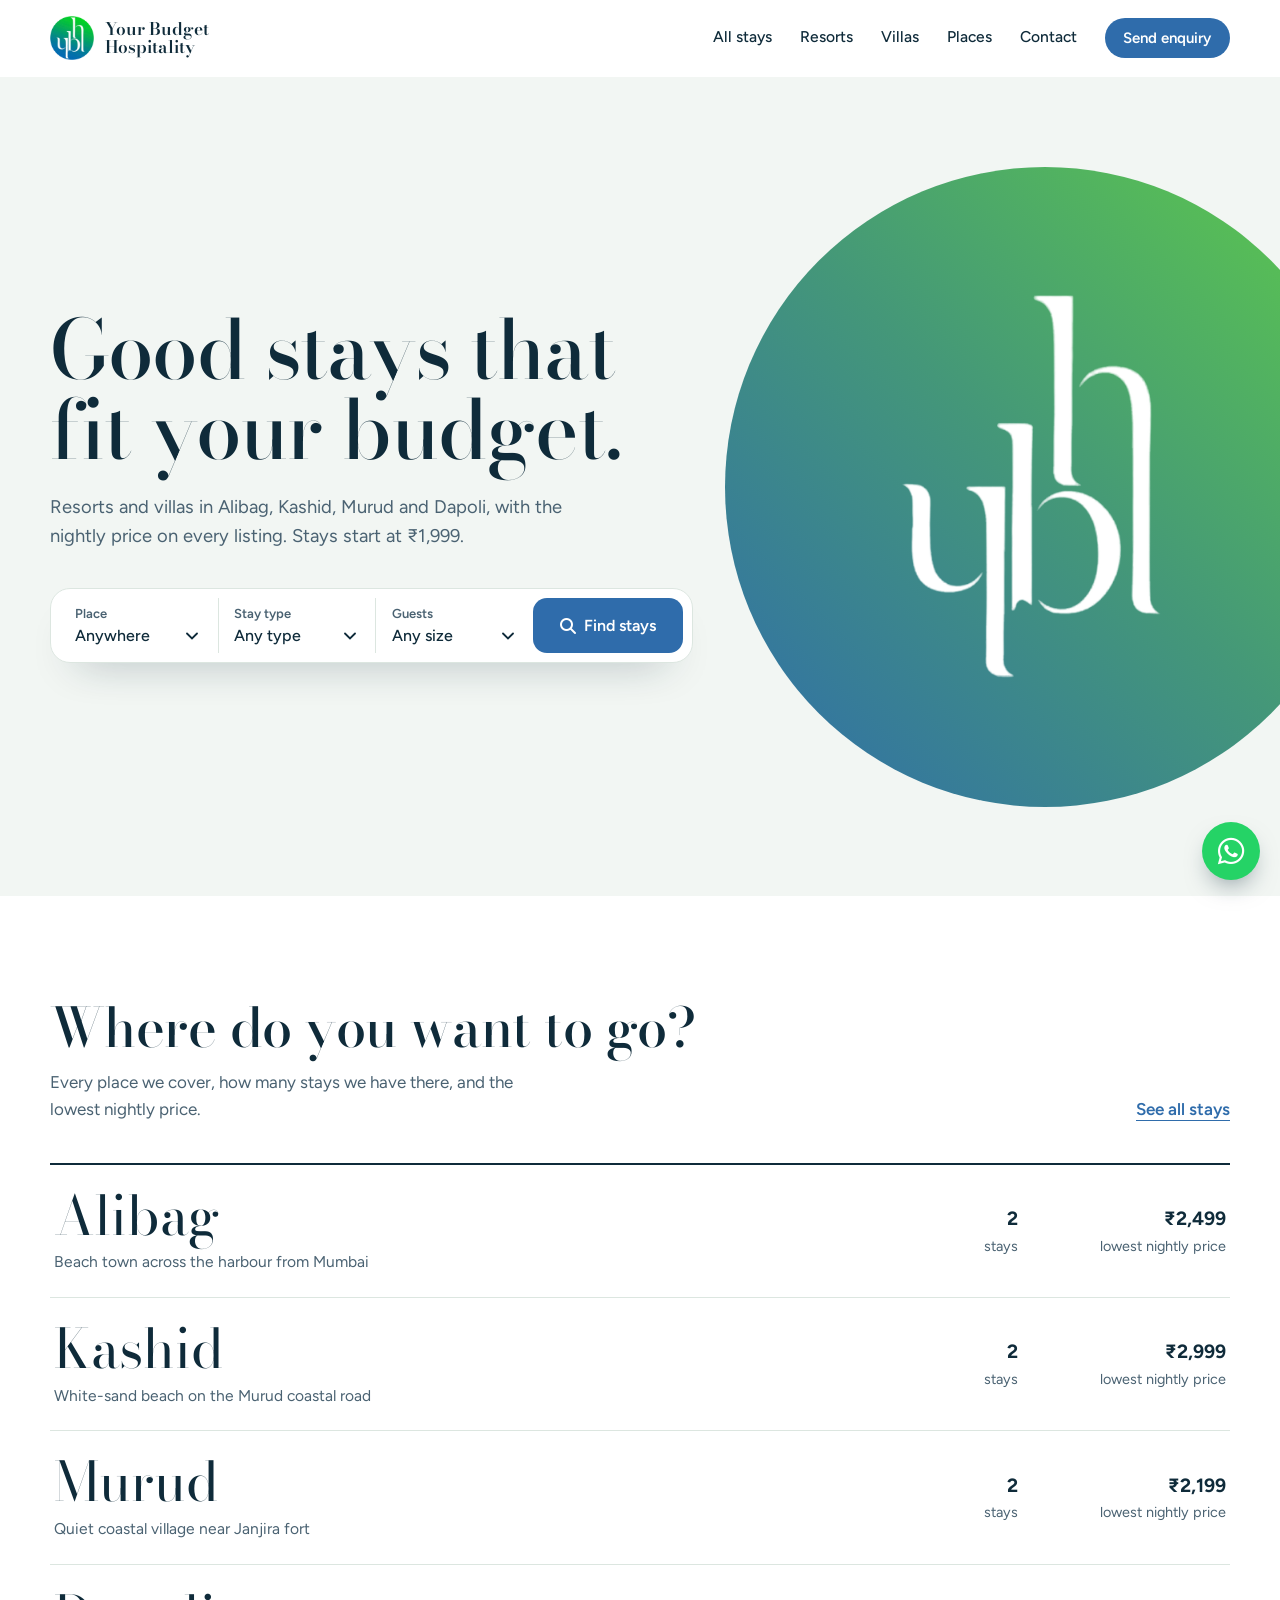
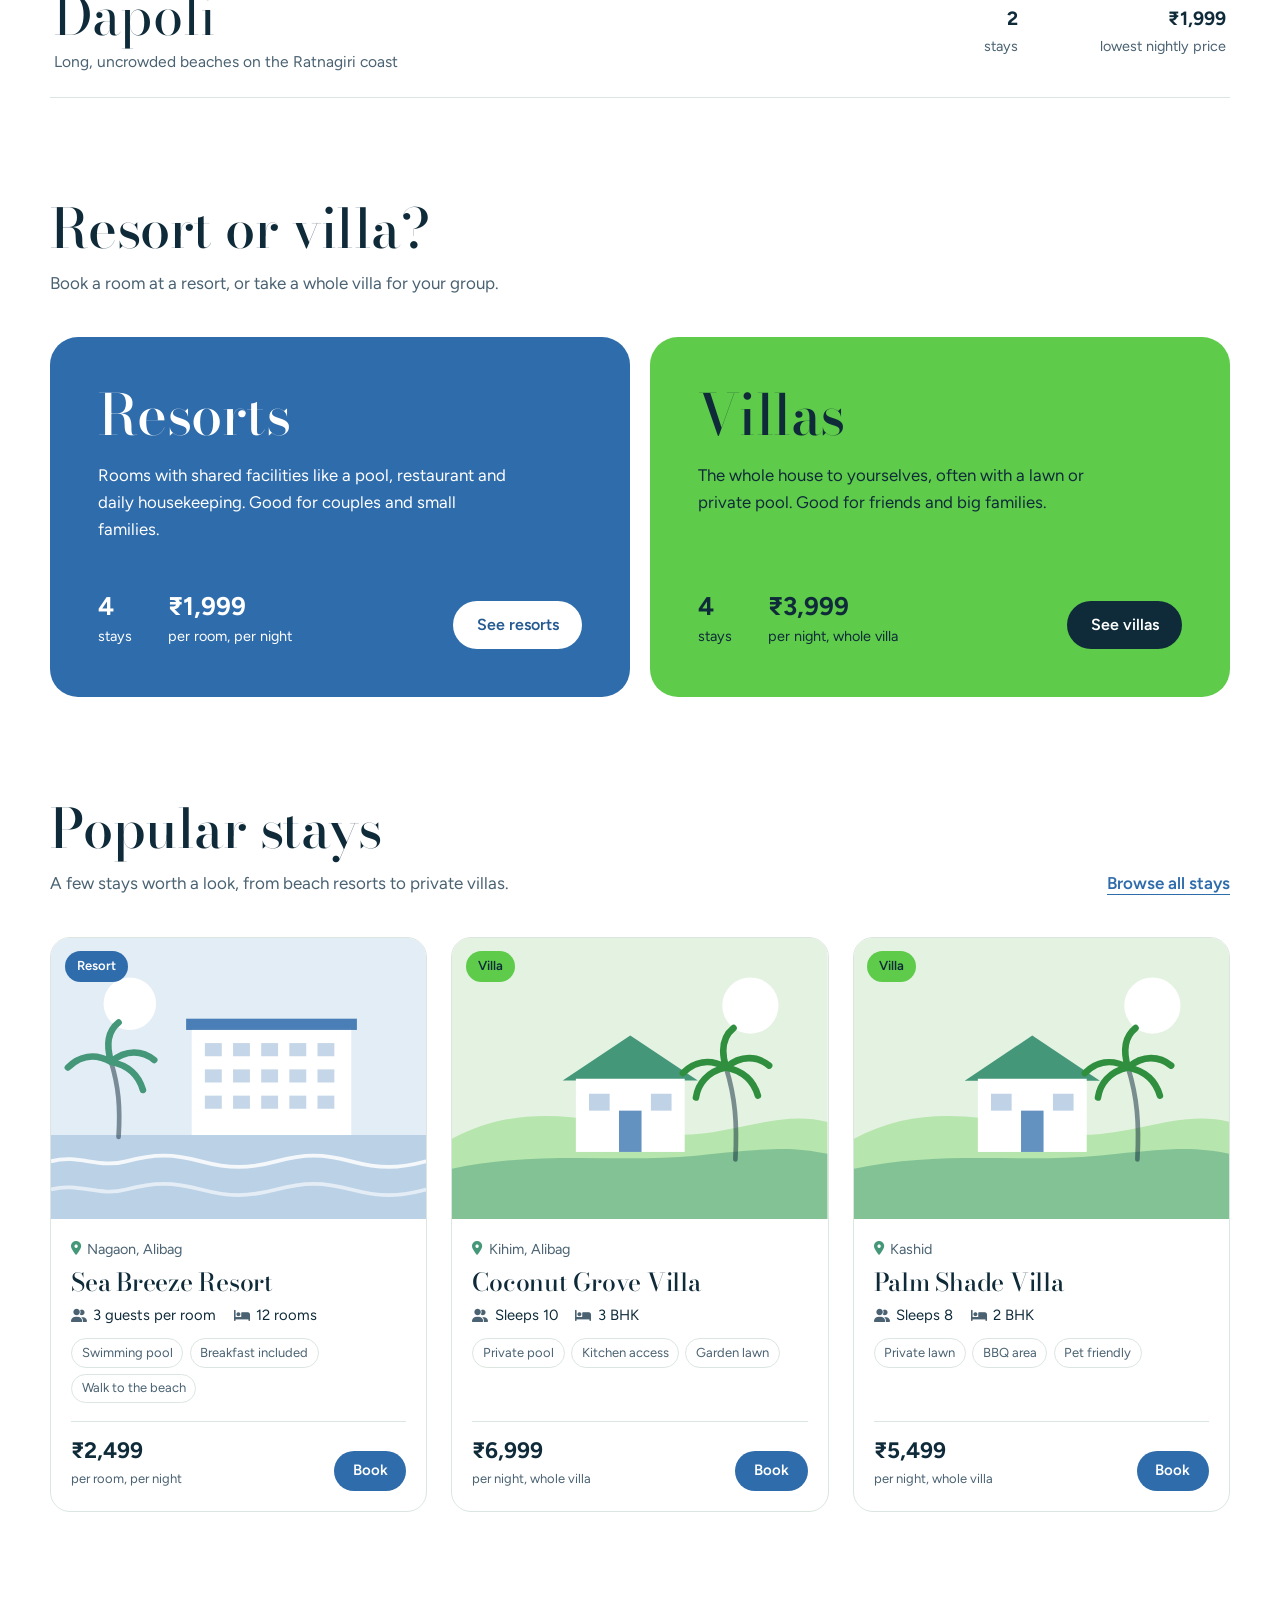
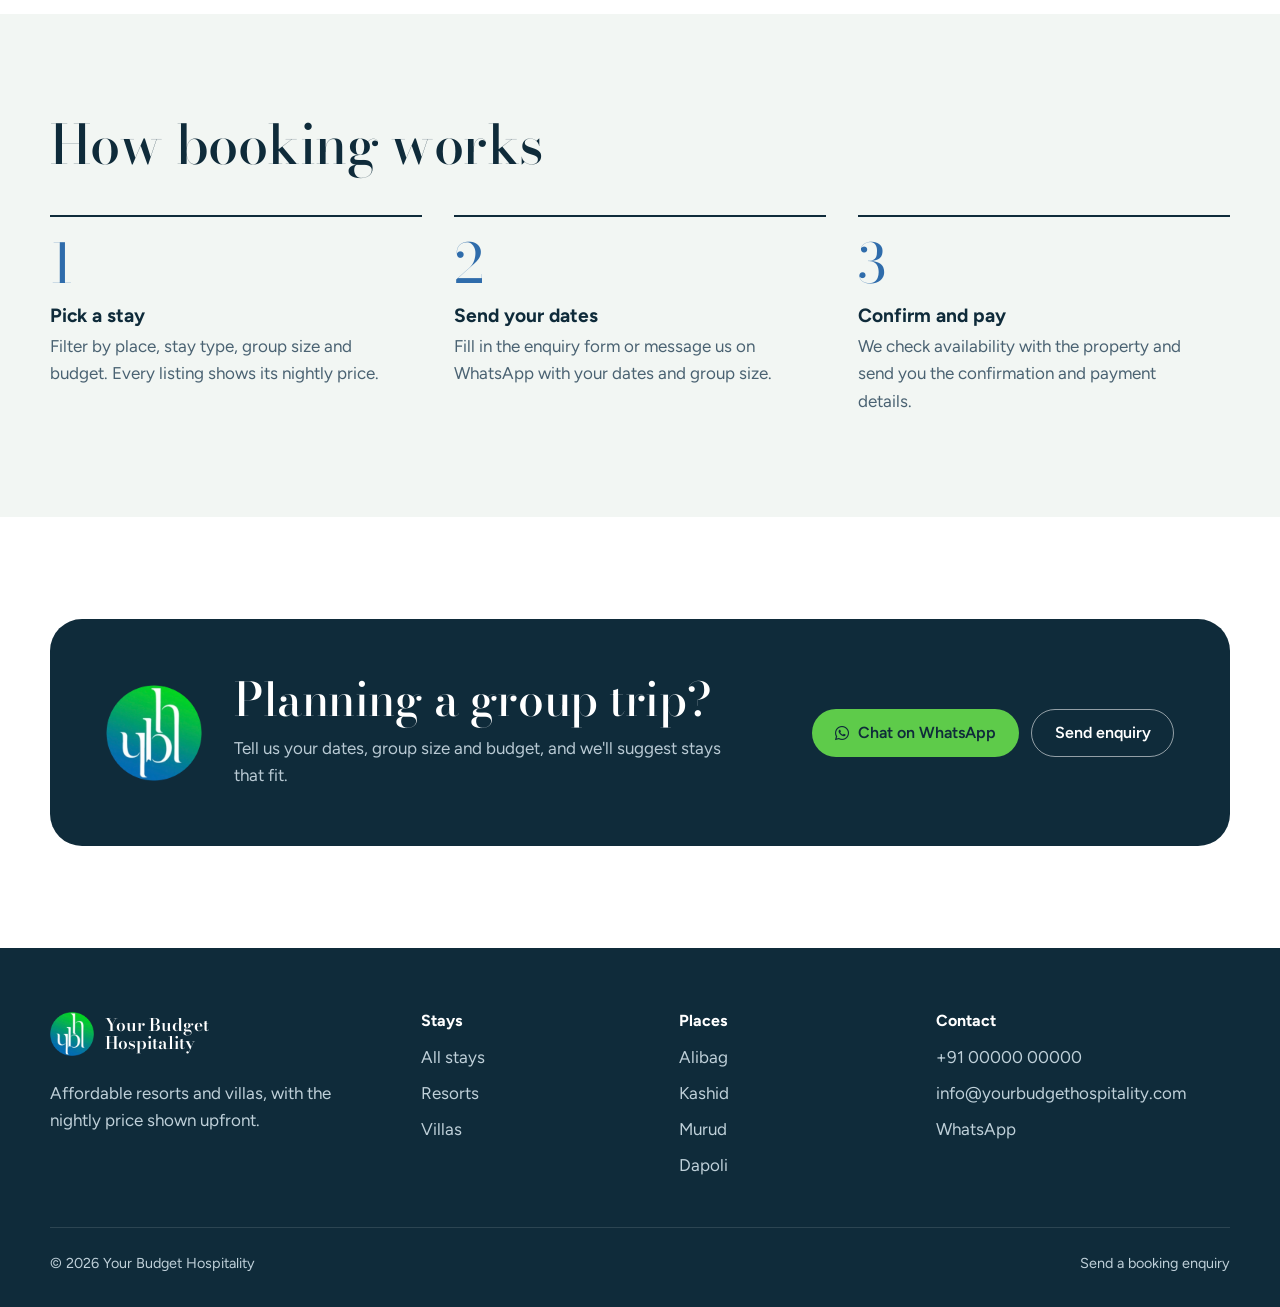
==== index.html @ d2b8995c "Add files via upload" ====
<!DOCTYPE html>
<html lang="en">
<head>
  <meta charset="UTF-8">
  <meta name="viewport" content="width=device-width, initial-scale=1.0">
  <title>Your Budget Hospitality | Affordable resorts and villas</title>
  <meta name="description" content="Affordable resorts and villas on the Konkan coast. Browse by place, see the nightly price upfront and send a booking enquiry.">
  <meta name="theme-color" content="#2F6CAB">
  <link rel="icon" href="favicon.ico" sizes="any">
  <link rel="icon" type="image/png" sizes="32x32" href="favicon-32x32.png">
  <link rel="apple-touch-icon" href="apple-touch-icon.png">
  <link rel="preconnect" href="https://fonts.googleapis.com">
  <link rel="preconnect" href="https://fonts.gstatic.com" crossorigin>
  <link rel="stylesheet" href="https://fonts.googleapis.com/css2?family=Bodoni+Moda:opsz,wght@6..96,400..700&family=Figtree:wght@400;500;600;700&display=swap">
  <link rel="stylesheet" href="https://cdnjs.cloudflare.com/ajax/libs/font-awesome/6.5.1/css/all.min.css">
  <link rel="stylesheet" href="style.css">
  <script src="data.js" defer></script>
  <script src="main.js" defer></script>
</head>
<body data-page="home">
  <a class="skip-link" href="#main">Skip to content</a>

  <header class="site-header" id="siteHeader">
    <div class="wrap nav">
      <a class="brand" href="index.html">
        <img src="ybh-mark.png" alt="" width="44" height="44">
        <span>Your Budget<br>Hospitality</span>
      </a>
      <button class="nav-toggle" type="button" aria-expanded="false" aria-controls="navMenu">
        <i class="fa-solid fa-bars" aria-hidden="true"></i><span class="sr-only">Menu</span>
      </button>
      <nav class="nav-menu" id="navMenu" aria-label="Main">
        <a class="nav-link" href="properties.html">All stays</a>
        <a class="nav-link" href="properties.html?type=resort">Resorts</a>
        <a class="nav-link" href="properties.html?type=villa">Villas</a>
        <a class="nav-link" href="index.html#places">Places</a>
        <a class="nav-link" href="contact.html">Contact</a>
        <a class="btn btn-primary btn-sm" href="contact.html">Send enquiry</a>
      </nav>
    </div>
  </header>

  <main id="main">
    <section class="hero">
      <div class="wrap hero-grid">
        <div class="hero-copy">
          <h1>Good stays that fit your budget.</h1>
          <p class="hero-sub" id="heroSummary">Resorts and villas with the nightly price on every listing.</p>

          <form class="search" id="heroSearch" role="search" aria-label="Find a stay">
            <div class="field">
              <label for="sPlace">Place</label>
              <select id="sPlace" name="place"><option value="">Anywhere</option></select>
            </div>
            <div class="field">
              <label for="sType">Stay type</label>
              <select id="sType" name="type">
                <option value="">Any type</option>
                <option value="resort">Resort</option>
                <option value="villa">Villa</option>
              </select>
            </div>
            <div class="field">
              <label for="sGuests">Guests</label>
              <select id="sGuests" name="guests">
              <option value="">Any size</option>
              <option value="2">2 or more</option>
              <option value="4">4 or more</option>
              <option value="6">6 or more</option>
              <option value="8">8 or more</option>
              <option value="10">10 or more</option>
              <option value="15">15 or more</option>
              </select>
            </div>
            <button class="btn btn-primary" type="submit"><i class="fa-solid fa-magnifying-glass" aria-hidden="true"></i>Find stays</button>
          </form>
        </div>

        <div class="hero-visual" aria-hidden="true">
          <div class="disc"><img src="ybh-letters-white.png" alt=""></div>
        </div>
      </div>
    </section>

    <section class="section" id="places">
      <div class="wrap">
        <div class="section-head">
          <div>
            <h2>Where do you want to go?</h2>
            <p>Every place we cover, how many stays we have there, and the lowest nightly price.</p>
          </div>
          <a class="link-quiet" href="properties.html">See all stays</a>
        </div>
        <ul class="place-list" id="placeList"></ul>
      </div>
    </section>

    <section class="section section-flush">
      <div class="wrap">
        <div class="section-head">
          <div>
            <h2>Resort or villa?</h2>
            <p>Book a room at a resort, or take a whole villa for your group.</p>
          </div>
        </div>
        <div class="types">
          <article class="type-panel type-resort">
            <h3>Resorts</h3>
            <p>Rooms with shared facilities like a pool, restaurant and daily housekeeping. Good for couples and small families.</p>
            <div class="type-meta">
              <div><strong data-type-count="resort">0</strong><span>stays</span></div>
              <div><strong data-type-from="resort">&ndash;</strong><span>per room, per night</span></div>
              <a class="btn" href="properties.html?type=resort">See resorts</a>
            </div>
          </article>
          <article class="type-panel type-villa">
            <h3>Villas</h3>
            <p>The whole house to yourselves, often with a lawn or private pool. Good for friends and big families.</p>
            <div class="type-meta">
              <div><strong data-type-count="villa">0</strong><span>stays</span></div>
              <div><strong data-type-from="villa">&ndash;</strong><span>per night, whole villa</span></div>
              <a class="btn" href="properties.html?type=villa">See villas</a>
            </div>
          </article>
        </div>
      </div>
    </section>

    <section class="section section-flush">
      <div class="wrap">
        <div class="section-head">
          <div>
            <h2>Popular stays</h2>
            <p>A few stays worth a look, from beach resorts to private villas.</p>
          </div>
          <a class="link-quiet" href="properties.html">Browse all stays</a>
        </div>
        <div class="stay-grid" id="featuredGrid"></div>
      </div>
    </section>

    <section class="section section-mist">
      <div class="wrap">
        <div class="section-head">
          <div><h2>How booking works</h2></div>
        </div>
        <ol class="steps">
          <li class="step">
            <span class="step-num" aria-hidden="true">1</span>
            <h3>Pick a stay</h3>
            <p>Filter by place, stay type, group size and budget. Every listing shows its nightly price.</p>
          </li>
          <li class="step">
            <span class="step-num" aria-hidden="true">2</span>
            <h3>Send your dates</h3>
            <p>Fill in the enquiry form or message us on WhatsApp with your dates and group size.</p>
          </li>
          <li class="step">
            <span class="step-num" aria-hidden="true">3</span>
            <h3>Confirm and pay</h3>
            <p>We check availability with the property and send you the confirmation and payment details.</p>
          </li>
        </ol>
      </div>
    </section>

    <section class="section">
      <div class="wrap">
        <div class="cta on-dark">
          <img src="ybh-mark.png" alt="" width="96" height="96">
          <div>
            <h2>Planning a group trip?</h2>
            <p>Tell us your dates, group size and budget, and we'll suggest stays that fit.</p>
          </div>
          <div class="cta-actions">
            <a class="btn btn-whatsapp" data-site="whatsapp" href="#"><i class="fa-brands fa-whatsapp" aria-hidden="true"></i>Chat on WhatsApp</a>
            <a class="btn btn-light-outline" href="contact.html">Send enquiry</a>
          </div>
        </div>
      </div>
    </section>
  </main>

  <footer class="site-footer on-dark">
    <div class="wrap">
      <div class="footer-grid">
        <div class="footer-brand">
          <a class="brand" href="index.html">
            <img src="ybh-mark.png" alt="" width="44" height="44">
            <span>Your Budget<br>Hospitality</span>
          </a>
          <p>Affordable resorts and villas, with the nightly price shown upfront.</p>
        </div>
        <div>
          <h2 class="footer-title">Stays</h2>
          <ul>
            <li><a href="properties.html">All stays</a></li>
            <li><a href="properties.html?type=resort">Resorts</a></li>
            <li><a href="properties.html?type=villa">Villas</a></li>
          </ul>
        </div>
        <div>
          <h2 class="footer-title">Places</h2>
          <ul id="footerPlaces"></ul>
        </div>
        <div>
          <h2 class="footer-title">Contact</h2>
          <ul>
            <li><a data-site="phone" href="#">Phone</a></li>
            <li><a data-site="email" href="#">Email</a></li>
            <li><a data-site="whatsapp" href="#">WhatsApp</a></li>
          </ul>
        </div>
      </div>
      <div class="footer-bottom">
        <p>&copy; <span id="year"></span> Your Budget Hospitality</p>
        <p><a href="contact.html">Send a booking enquiry</a></p>
      </div>
    </div>
  </footer>

  <a class="wa-float" data-site="whatsapp" href="#" aria-label="Chat on WhatsApp"><i class="fa-brands fa-whatsapp" aria-hidden="true"></i></a>
</body>
</html>
---- style.css ----
/* ==================================================================
   Your Budget Hospitality — shared styles
   Palette sampled from the logo: leaf green → lagoon → coast blue
   ================================================================== */

:root {
  --leaf: #5ECB4A;
  --leaf-deep: #2F8F3E;
  --lagoon: #449779;
  --coast: #2F6CAB;
  --coast-deep: #245A92;
  --ink: #0F2B3A;
  --ink-soft: #4A6272;
  --mist: #F2F6F3;
  --line: #DCE6E0;
  --white: #FFFFFF;
  --grad: linear-gradient(45deg, #2F6CAB 0%, #449779 50%, #5ECB4A 100%);

  --serif: 'Bodoni Moda', 'Didot', Georgia, serif;
  --sans: 'Figtree', system-ui, -apple-system, 'Segoe UI', sans-serif;

  --wrap: 1180px;
  --header-h: 76px;
}

/* ---------- Base ---------- */
*, *::before, *::after { box-sizing: border-box; }
html { scroll-behavior: smooth; -webkit-text-size-adjust: 100%; }
body {
  margin: 0;
  font-family: var(--sans);
  font-size: 1.0625rem;
  line-height: 1.6;
  color: var(--ink);
  background: var(--white);
  -webkit-font-smoothing: antialiased;
}
img, svg { display: block; max-width: 100%; }
a { color: var(--coast); }
p { margin: 0; }
h1, h2, h3 {
  margin: 0;
  font-family: var(--serif);
  font-weight: 500;
  font-optical-sizing: auto;
  line-height: 1.08;
  letter-spacing: -0.01em;
  text-wrap: balance;
}
[hidden] { display: none !important; }

.wrap { width: min(100% - 2.5rem, var(--wrap)); margin-inline: auto; }
.sr-only {
  position: absolute; width: 1px; height: 1px; padding: 0; margin: -1px;
  overflow: hidden; clip: rect(0 0 0 0); white-space: nowrap; border: 0;
}
.skip-link {
  position: absolute; left: 1rem; top: -100px; z-index: 100;
  background: var(--ink); color: #fff; padding: .6rem 1rem; border-radius: 8px;
}
.skip-link:focus { top: 1rem; }

:focus-visible { outline: 3px solid var(--coast); outline-offset: 3px; border-radius: 4px; }
.on-dark :focus-visible, .type-resort :focus-visible { outline-color: var(--leaf); }

@media (prefers-reduced-motion: reduce) {
  html { scroll-behavior: auto; }
  *, *::before, *::after { animation: none !important; transition: none !important; }
}

/* ---------- Buttons ---------- */
.btn {
  display: inline-flex; align-items: center; justify-content: center; gap: .55rem;
  min-height: 48px; padding: .75rem 1.4rem;
  border: 1.5px solid transparent; border-radius: 999px;
  font: 600 1rem/1 var(--sans);
  text-decoration: none; white-space: nowrap; cursor: pointer;
  transition: background-color .2s, color .2s, border-color .2s;
}
.btn:disabled { opacity: .6; cursor: progress; }
.btn-sm { min-height: 40px; padding: .55rem 1.1rem; font-size: .9375rem; }
.btn-primary { background: var(--coast); color: #fff; }
.btn-primary:hover { background: var(--coast-deep); }
.btn-outline { background: transparent; color: var(--ink); border-color: var(--ink); }
.btn-outline:hover { background: var(--ink); color: #fff; }
.btn-whatsapp { background: var(--leaf); color: var(--ink); }
.btn-whatsapp:hover { background: #50B83D; }
.btn-light-outline { background: transparent; color: #fff; border-color: rgba(255, 255, 255, .55); }
.btn-light-outline:hover { background: #fff; color: var(--ink); border-color: #fff; }

/* ---------- Header ---------- */
.site-header {
  position: sticky; top: 0; z-index: 50;
  background: rgba(255, 255, 255, .94);
  backdrop-filter: saturate(1.4) blur(10px);
  -webkit-backdrop-filter: saturate(1.4) blur(10px);
  border-bottom: 1px solid transparent;
  transition: border-color .2s;
}
.site-header.scrolled { border-bottom-color: var(--line); }
.nav { position: relative; display: flex; align-items: center; justify-content: space-between; gap: 1.5rem; min-height: var(--header-h); }

.brand { display: inline-flex; align-items: center; gap: .7rem; color: var(--ink); text-decoration: none; }
.brand img { width: 44px; height: 44px; }
.brand span { font-family: var(--serif); font-size: 1.08rem; font-weight: 600; line-height: 1.05; }

.nav-menu { display: flex; align-items: center; gap: 1.75rem; }
.nav-link {
  color: var(--ink); text-decoration: none; font-weight: 500; font-size: .975rem;
  padding: .3rem 0; border-bottom: 2px solid transparent;
}
.nav-link:hover { border-bottom-color: var(--leaf); }
.nav-link[aria-current="page"] { border-bottom-color: var(--coast); }

.nav-toggle {
  display: none; width: 44px; height: 44px; align-items: center; justify-content: center;
  border: 1px solid var(--line); border-radius: 12px; background: #fff; color: var(--ink);
  font-size: 1.1rem; cursor: pointer;
}

@media (max-width: 920px) {
  .nav-toggle { display: inline-flex; }
  .nav-menu {
    display: none; position: absolute; left: -1.25rem; right: -1.25rem; top: 100%;
    flex-direction: column; align-items: stretch; gap: 0;
    padding: .25rem 1.25rem 1.25rem; background: #fff; border-bottom: 1px solid var(--line);
  }
  .nav-menu.open { display: flex; }
  .nav-link { padding: .95rem 0; border-bottom: 1px solid var(--line); }
  .nav-link[aria-current="page"] { color: var(--coast); border-bottom-color: var(--line); }
  .nav-menu .btn { margin-top: 1rem; }
}

/* ---------- Hero (home) ---------- */
.hero {
  position: relative; overflow: hidden;
  background: var(--mist);
  padding: clamp(3rem, 7vw, 6rem) 0 clamp(3.5rem, 7vw, 6.5rem);
}
.hero-grid {
  display: grid; grid-template-columns: minmax(0, 1.12fr) minmax(0, .88fr);
  align-items: center; gap: 2rem;
}
.hero-copy { position: relative; z-index: 2; }
.hero h1 { font-size: clamp(2.8rem, 6.4vw, 5.25rem); line-height: .98; max-width: 11ch; }
.hero-sub { margin-top: 1.4rem; max-width: 34rem; font-size: 1.15rem; color: var(--ink-soft); }

/* The logo's own gesture, scaled up: gradient disc with the letterforms floating inside */
.hero-visual { position: relative; z-index: 1; }
.disc {
  width: min(54vw, 640px); aspect-ratio: 1; border-radius: 50%;
  background: var(--grad);
  display: grid; place-items: center;
  animation: disc-in 1.1s cubic-bezier(.2, .7, .2, 1) both;
}
.disc img { width: 64%; animation: letters-float 7s ease-in-out 1.1s infinite; }
@keyframes disc-in { from { opacity: 0; transform: scale(.88); } to { opacity: 1; transform: none; } }
@keyframes letters-float { 0%, 100% { transform: translateY(0); } 50% { transform: translateY(-16px); } }

/* Search */
.search {
  margin-top: 2.25rem;
  display: grid; grid-template-columns: repeat(3, minmax(0, 1fr)) auto; gap: .25rem;
  padding: .55rem; background: #fff; border: 1px solid var(--line); border-radius: 20px;
  box-shadow: 0 22px 44px -28px rgba(15, 43, 58, .45);
}
.field { display: flex; flex-direction: column; justify-content: center; padding: .4rem .95rem; min-width: 0; }
.field + .field { border-left: 1px solid var(--line); }
.field label { font-size: .8125rem; font-weight: 600; color: var(--ink-soft); }
.field select {
  appearance: none; -webkit-appearance: none; width: 100%;
  border: 0; padding: .1rem 1.4rem .1rem 0; border-radius: 6px;
  font: 500 1rem var(--sans); color: var(--ink); cursor: pointer;
  background: transparent url("data:image/svg+xml,%3Csvg xmlns='http://www.w3.org/2000/svg' width='12' height='8' fill='none'%3E%3Cpath d='M1 1.5l5 5 5-5' stroke='%230F2B3A' stroke-width='1.8' stroke-linecap='round'/%3E%3C/svg%3E") no-repeat right center;
}
.search .btn { border-radius: 14px; padding-inline: 1.6rem; }

@media (max-width: 920px) {
  .hero { padding-top: 1.5rem; }
  .hero-grid { grid-template-columns: 1fr; gap: 0; }
  .hero-visual { order: -1; display: flex; justify-content: flex-end; margin-right: -3.5rem; margin-bottom: -1rem; }
  .disc { width: min(78vw, 380px); }
}
@media (max-width: 700px) {
  .search { grid-template-columns: 1fr 1fr; gap: .5rem; padding: .6rem; }
  .field { background: var(--mist); border-radius: 12px; padding: .55rem .85rem; }
  .field + .field { border-left: 0; }
  .field:first-child, .search .btn { grid-column: 1 / -1; }
}

/* ---------- Sections ---------- */
.section { padding: clamp(4rem, 8vw, 6.5rem) 0; }
.section-flush { padding-top: 0; }
.section-mist { background: var(--mist); }
.section-head {
  display: flex; flex-wrap: wrap; align-items: flex-end; justify-content: space-between;
  gap: 1rem 2rem; margin-bottom: 2.5rem;
}
.section-head h2 { font-size: clamp(2.2rem, 4.4vw, 3.4rem); }
.section-head p { margin-top: .7rem; max-width: 32rem; color: var(--ink-soft); }
.link-quiet { font-weight: 600; color: var(--coast); text-underline-offset: 5px; }

/* ---------- Places (typographic index) ---------- */
.place-list { list-style: none; margin: 0; padding: 0; border-top: 2px solid var(--ink); }
.place-row {
  display: grid; grid-template-columns: minmax(0, 1fr) 7rem 11rem; gap: 2rem; align-items: center;
  padding: 1.5rem .25rem; border-bottom: 1px solid var(--line);
  color: var(--ink); text-decoration: none;
}
.place-name { font-family: var(--serif); font-size: clamp(2rem, 4.6vw, 3.4rem); line-height: 1; }
.place-blurb { display: block; margin-top: .5rem; font-family: var(--sans); font-size: .975rem; line-height: 1.4; color: var(--ink-soft); }
.place-meta { font-size: .9rem; color: var(--ink-soft); text-align: right; }
.place-meta strong { display: block; font-size: 1.2rem; font-weight: 700; color: var(--ink); }
.place-row:hover .place-name {
  text-decoration: underline; text-decoration-thickness: 2px;
  text-decoration-color: var(--leaf); text-underline-offset: 8px;
}
@media (max-width: 640px) {
  .place-row { grid-template-columns: auto 1fr; gap: .9rem 1.5rem; }
  .place-row .place-name { grid-column: 1 / -1; }
  .place-meta { text-align: left; }
}

/* ---------- Stay types ---------- */
.types { display: grid; grid-template-columns: 1fr 1fr; gap: 1.25rem; }
.type-panel {
  display: flex; flex-direction: column; gap: 1rem; min-height: 360px;
  padding: clamp(1.75rem, 4vw, 3rem); border-radius: 28px;
}
.type-panel h3 { font-size: clamp(2.4rem, 4.4vw, 3.6rem); }
.type-panel p { max-width: 26rem; font-size: 1.05rem; }
.type-resort { background: var(--coast); color: #fff; }
.type-villa { background: var(--leaf); color: var(--ink); }
.type-meta { margin-top: auto; display: flex; flex-wrap: wrap; align-items: flex-end; gap: 1.25rem 2.25rem; }
.type-meta strong { display: block; font-size: 1.6rem; font-weight: 700; line-height: 1.2; }
.type-meta span { font-size: .9rem; }
.type-meta .btn { margin-left: auto; }
.type-resort .btn { background: #fff; color: var(--coast-deep); }
.type-resort .btn:hover { background: var(--mist); }
.type-villa .btn { background: var(--ink); color: #fff; }
.type-villa .btn:hover { background: #1D4458; }
@media (max-width: 820px) {
  .types { grid-template-columns: 1fr; }
  .type-panel { min-height: 0; }
}

/* ---------- Stay cards ---------- */
.stay-grid { display: grid; grid-template-columns: repeat(auto-fill, minmax(290px, 1fr)); gap: 1.5rem; }
.stay-card {
  display: flex; flex-direction: column; overflow: hidden;
  background: #fff; border: 1px solid var(--line); border-radius: 20px;
}
.stay-media { position: relative; aspect-ratio: 4 / 3; background: var(--mist); }
.stay-media > svg, .stay-media > img { position: absolute; inset: 0; width: 100%; height: 100%; object-fit: cover; }
.stay-tag {
  position: absolute; top: .85rem; left: .85rem;
  padding: .3rem .75rem; border-radius: 999px; font-size: .8125rem; font-weight: 600;
}
.tag-resort { background: var(--coast); color: #fff; }
.tag-villa { background: var(--leaf); color: var(--ink); }

.stay-body { flex: 1; display: flex; flex-direction: column; gap: .5rem; padding: 1.15rem 1.25rem 1.25rem; }
.stay-place { display: flex; align-items: center; gap: .4rem; font-size: .9rem; color: var(--ink-soft); }
.stay-place i { color: var(--lagoon); font-size: .85rem; }
.stay-name { font-size: 1.55rem; }
.stay-facts, .stay-highlights { list-style: none; margin: 0; padding: 0; display: flex; flex-wrap: wrap; }
.stay-facts { gap: .35rem 1.1rem; font-size: .925rem; }
.stay-facts i { margin-right: .4rem; color: var(--ink-soft); font-size: .8rem; }
.stay-highlights { gap: .4rem; margin-top: .2rem; }
.stay-highlights li { padding: .2rem .6rem; border: 1px solid var(--line); border-radius: 999px; font-size: .8125rem; color: var(--ink-soft); }
.stay-foot {
  margin-top: auto; padding-top: 1rem; border-top: 1px solid var(--line);
  display: flex; align-items: flex-end; justify-content: space-between; gap: 1rem;
}
.stay-body .stay-highlights { margin-bottom: .6rem; }
.price strong { display: block; font-size: 1.4rem; font-weight: 700; line-height: 1.15; }
.price span { font-size: .8125rem; color: var(--ink-soft); }

/* ---------- Steps ---------- */
.steps { list-style: none; margin: 0; padding: 0; display: grid; grid-template-columns: repeat(3, 1fr); gap: 2rem; }
.step { padding-top: 1.25rem; border-top: 2px solid var(--ink); }
.step-num { display: block; font-family: var(--serif); font-size: 3.4rem; line-height: 1; color: var(--coast); }
.step h3 { margin: .9rem 0 .4rem; font-family: var(--sans); font-size: 1.2rem; font-weight: 700; letter-spacing: 0; }
.step p { max-width: 22rem; color: var(--ink-soft); }
@media (max-width: 820px) { .steps { grid-template-columns: 1fr; gap: 1.75rem; } }

/* ---------- CTA ---------- */
.cta {
  display: grid; grid-template-columns: auto minmax(0, 1fr) auto; align-items: center; gap: 2rem;
  padding: clamp(2rem, 5vw, 3.5rem); border-radius: 32px;
  background: var(--ink); color: #fff;
}
.cta img { width: 96px; height: 96px; }
.cta h2 { font-size: clamp(2rem, 3.8vw, 2.9rem); }
.cta p { margin-top: .6rem; max-width: 32rem; color: #B9CAD4; }
.cta-actions { display: flex; flex-wrap: wrap; gap: .75rem; }
@media (max-width: 920px) {
  .cta { grid-template-columns: 1fr; gap: 1.25rem; }
  .cta img { width: 72px; height: 72px; }
}

/* ---------- Page head (inner pages) ---------- */
.page-head {
  position: relative; overflow: hidden;
  padding: clamp(2.75rem, 6vw, 4.5rem) 0 clamp(2.25rem, 4vw, 3.25rem);
  background: var(--mist);
}
.page-head::after {
  content: ""; position: absolute; right: -110px; top: -170px;
  width: 440px; height: 440px; border-radius: 50%; background: var(--grad);
}
.page-head .wrap { position: relative; z-index: 1; }
.page-head h1 { font-size: clamp(2.5rem, 5.4vw, 4.25rem); max-width: 16ch; }
.page-head p { margin-top: .8rem; max-width: 36rem; font-size: 1.1rem; color: var(--ink-soft); }
@media (max-width: 820px) {
  .page-head::after { width: 220px; height: 220px; right: -90px; top: -120px; }
  .page-head h1 { padding-right: 4.5rem; }
}

/* ---------- Filters (stays page) ---------- */
.filters { position: sticky; top: var(--header-h); z-index: 40; background: #fff; border-bottom: 1px solid var(--line); }
.filters-inner { display: flex; flex-wrap: wrap; align-items: flex-end; gap: 1rem 1.25rem; padding: 1rem 0; }
.filter { display: flex; flex-direction: column; gap: .3rem; min-width: 150px; }
.filter-label, .filter label { font-size: .8125rem; font-weight: 600; color: var(--ink-soft); }
.filter-sort { margin-left: auto; }
.seg { display: inline-flex; padding: 4px; background: var(--mist); border-radius: 999px; }
.seg button {
  min-height: 38px; padding: .45rem 1.1rem; border: 0; border-radius: 999px;
  background: transparent; color: var(--ink-soft); font: 600 .95rem var(--sans); cursor: pointer;
}
.seg button[aria-pressed="true"] { background: var(--ink); color: #fff; }
.results-count { margin-bottom: 1.25rem; color: var(--ink-soft); }
.section-results { padding-top: 2rem; }
.empty { padding: 3.5rem 1.5rem; text-align: center; border: 1.5px dashed var(--line); border-radius: 20px; }
.empty h2 { font-size: 2rem; }
.empty p { margin: .6rem auto 1.5rem; max-width: 30rem; color: var(--ink-soft); }
@media (max-width: 760px) {
  .filters { position: static; }
  .filter { flex: 1 1 calc(50% - .75rem); min-width: 0; }
  .filter:first-child { flex-basis: 100%; }
  .filter-sort { margin-left: 0; }
  .seg { display: flex; }
  .seg button { flex: 1; }
}

/* ---------- Form inputs ---------- */
.input {
  width: 100%; min-height: 46px; padding: .6rem .9rem;
  appearance: none; -webkit-appearance: none;
  background: #fff; border: 1px solid #C9D6CF; border-radius: 12px;
  font: 500 1rem var(--sans); color: var(--ink);
}
select.input {
  padding-right: 2.3rem; cursor: pointer;
  background: #fff url("data:image/svg+xml,%3Csvg xmlns='http://www.w3.org/2000/svg' width='12' height='8' fill='none'%3E%3Cpath d='M1 1.5l5 5 5-5' stroke='%230F2B3A' stroke-width='1.8' stroke-linecap='round'/%3E%3C/svg%3E") no-repeat right .9rem center;
}
textarea.input { min-height: 120px; resize: vertical; line-height: 1.5; }
.input:focus { outline: none; border-color: var(--coast); box-shadow: 0 0 0 3px rgba(47, 108, 171, .22); }

/* ---------- Enquiry page ---------- */
.contact-grid { display: grid; grid-template-columns: minmax(0, 1.55fr) minmax(0, 1fr); gap: 2rem; align-items: start; }
.panel { background: #fff; border: 1px solid var(--line); border-radius: 24px; padding: clamp(1.4rem, 3.5vw, 2.25rem); }
.form-grid { display: grid; grid-template-columns: repeat(6, minmax(0, 1fr)); gap: 1.1rem 1.25rem; }
.c2 { grid-column: span 2; }
.c3 { grid-column: span 3; }
.c6 { grid-column: 1 / -1; }
.form label { display: block; margin-bottom: .35rem; font-size: .925rem; font-weight: 600; }
.form .hint { font-weight: 400; color: var(--ink-soft); }
.hp { position: absolute; left: -9999px; }
.form-actions { display: flex; flex-wrap: wrap; gap: .75rem; margin-top: 1.6rem; }
.form-status { display: none; margin-top: 1.1rem; padding: .85rem 1rem; border-radius: 12px; font-weight: 500; }
.form-status.ok { display: block; background: #E4F5E1; color: #1E5A28; }
.form-status.err { display: block; background: #FCEBEA; color: #8B2320; }

.aside { position: sticky; top: calc(var(--header-h) + 1.5rem); display: grid; gap: 1.25rem; }
.preview { display: flex; align-items: center; gap: 1rem; }
.preview-media { position: relative; flex: none; width: 104px; aspect-ratio: 1; overflow: hidden; border-radius: 16px; }
.preview-media > svg, .preview-media > img { position: absolute; inset: 0; width: 100%; height: 100%; object-fit: cover; }
.preview-name { margin: .15rem 0 .35rem; font-size: 1.4rem; }
.aside-title { margin-bottom: 1.1rem; font-size: 1.6rem; }
.contact-list { list-style: none; margin: 0; padding: 0; display: grid; gap: 1rem; }
.contact-list li { display: flex; align-items: flex-start; gap: .9rem; }
.contact-list i {
  flex: none; width: 40px; height: 40px; display: grid; place-items: center;
  border-radius: 50%; background: var(--mist); color: var(--coast);
}
.contact-list span { display: block; font-size: .85rem; color: var(--ink-soft); }
.contact-list a, .contact-list p { font-weight: 600; color: var(--ink); text-decoration: none; overflow-wrap: anywhere; }
.contact-list a:hover { color: var(--coast); text-decoration: underline; }

@media (max-width: 920px) {
  .contact-grid { grid-template-columns: 1fr; }
  .aside { position: static; }
}
@media (max-width: 560px) {
  .c2, .c3 { grid-column: 1 / -1; }
}

/* ---------- Footer ---------- */
.site-footer { padding: 4rem 0 2rem; background: var(--ink); color: #BFD0D9; }
.footer-grid { display: grid; grid-template-columns: 1.5fr 1fr 1fr 1.3fr; gap: 2rem; }
.footer-brand .brand { color: #fff; }
.footer-brand p { margin-top: 1rem; max-width: 20rem; }
.footer-title { margin: 0 0 .9rem; font-family: var(--sans); font-size: 1rem; font-weight: 700; color: #fff; letter-spacing: 0; }
.site-footer ul { list-style: none; margin: 0; padding: 0; display: grid; gap: .55rem; }
.site-footer a { color: #BFD0D9; text-decoration: none; overflow-wrap: anywhere; }
.site-footer a:hover { color: #fff; text-decoration: underline; }
.footer-bottom {
  display: flex; flex-wrap: wrap; justify-content: space-between; gap: 1rem;
  margin-top: 3rem; padding-top: 1.5rem; border-top: 1px solid rgba(255, 255, 255, .12); font-size: .9rem;
}
@media (max-width: 920px) { .footer-grid { grid-template-columns: 1fr 1fr; } }
@media (max-width: 520px) { .footer-grid { grid-template-columns: 1fr; } }

/* ---------- Floating WhatsApp ---------- */
.wa-float {
  position: fixed; right: 1.25rem; bottom: 1.25rem; z-index: 60;
  width: 58px; height: 58px; display: grid; place-items: center;
  border-radius: 50%; background: #25D366; color: #fff; font-size: 1.9rem; text-decoration: none;
  box-shadow: 0 12px 26px -10px rgba(15, 43, 58, .55);
}
.wa-float:hover { background: #1EBE5A; }
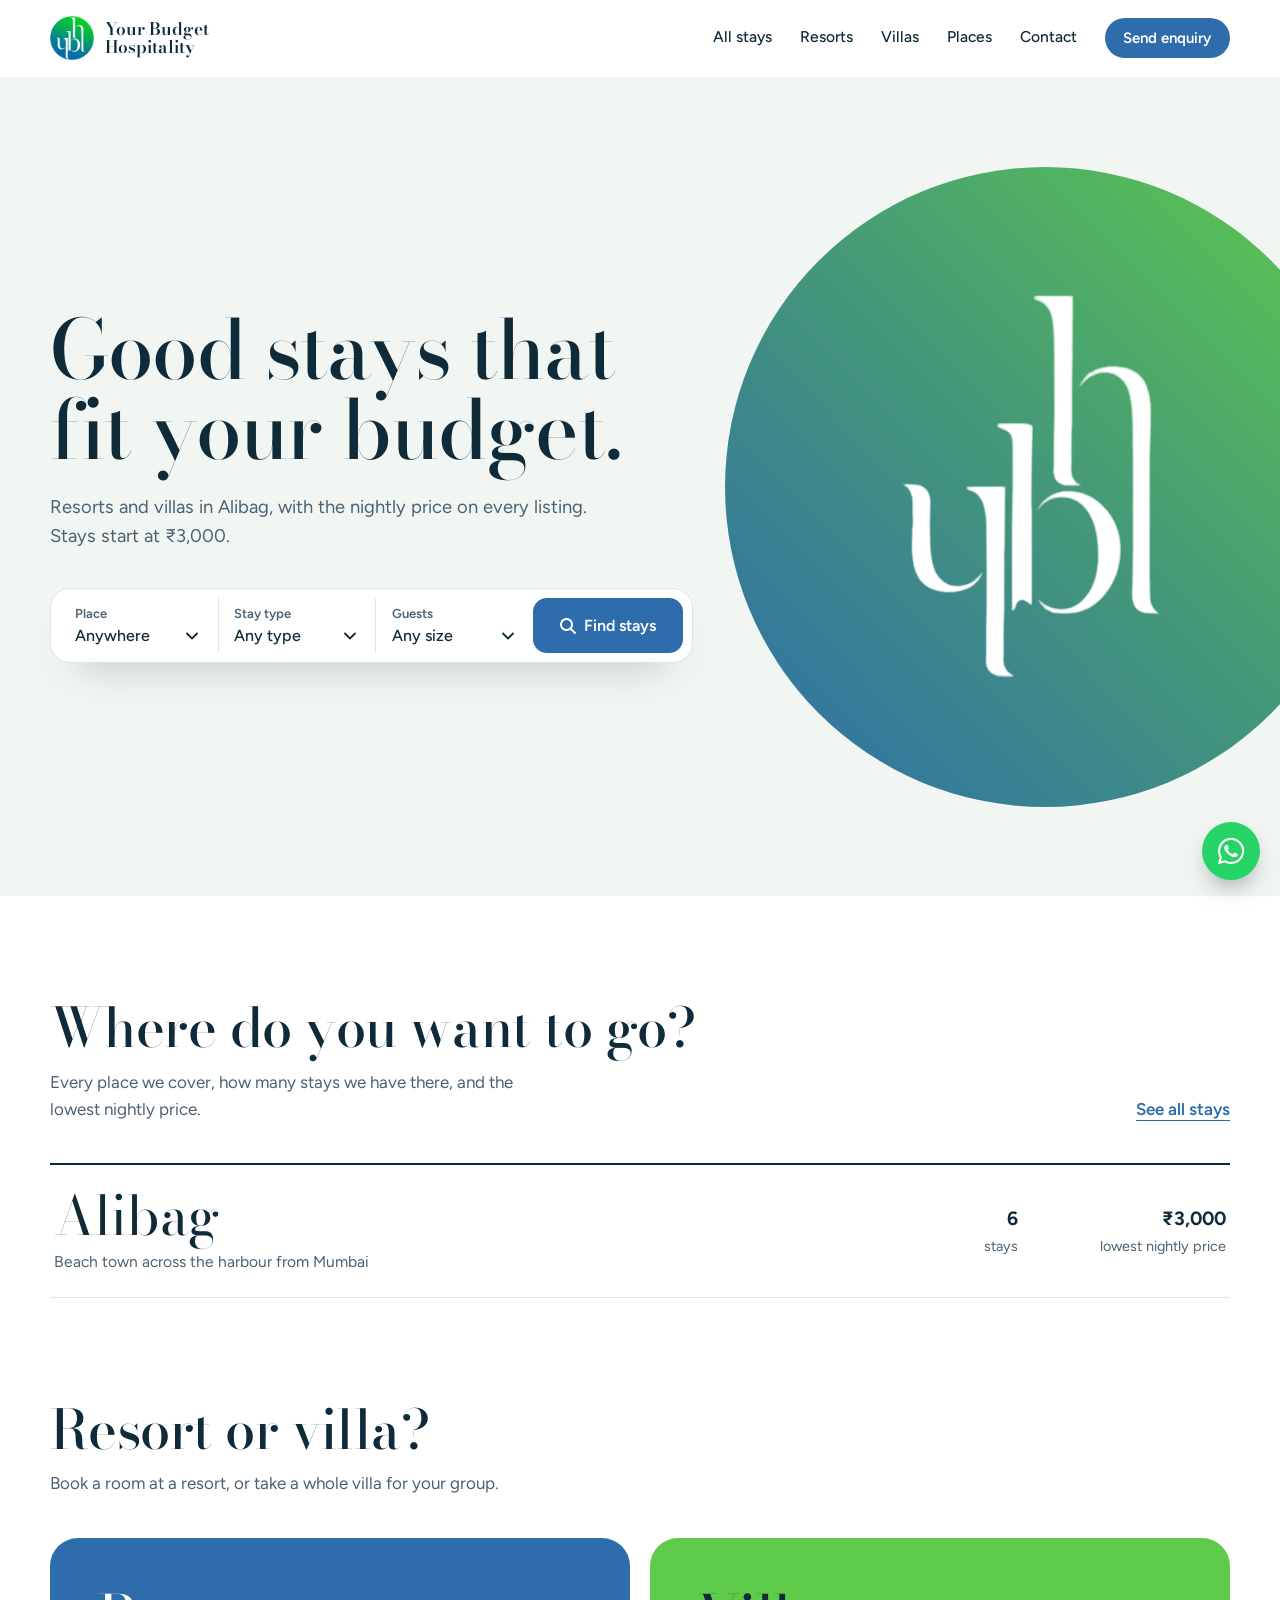
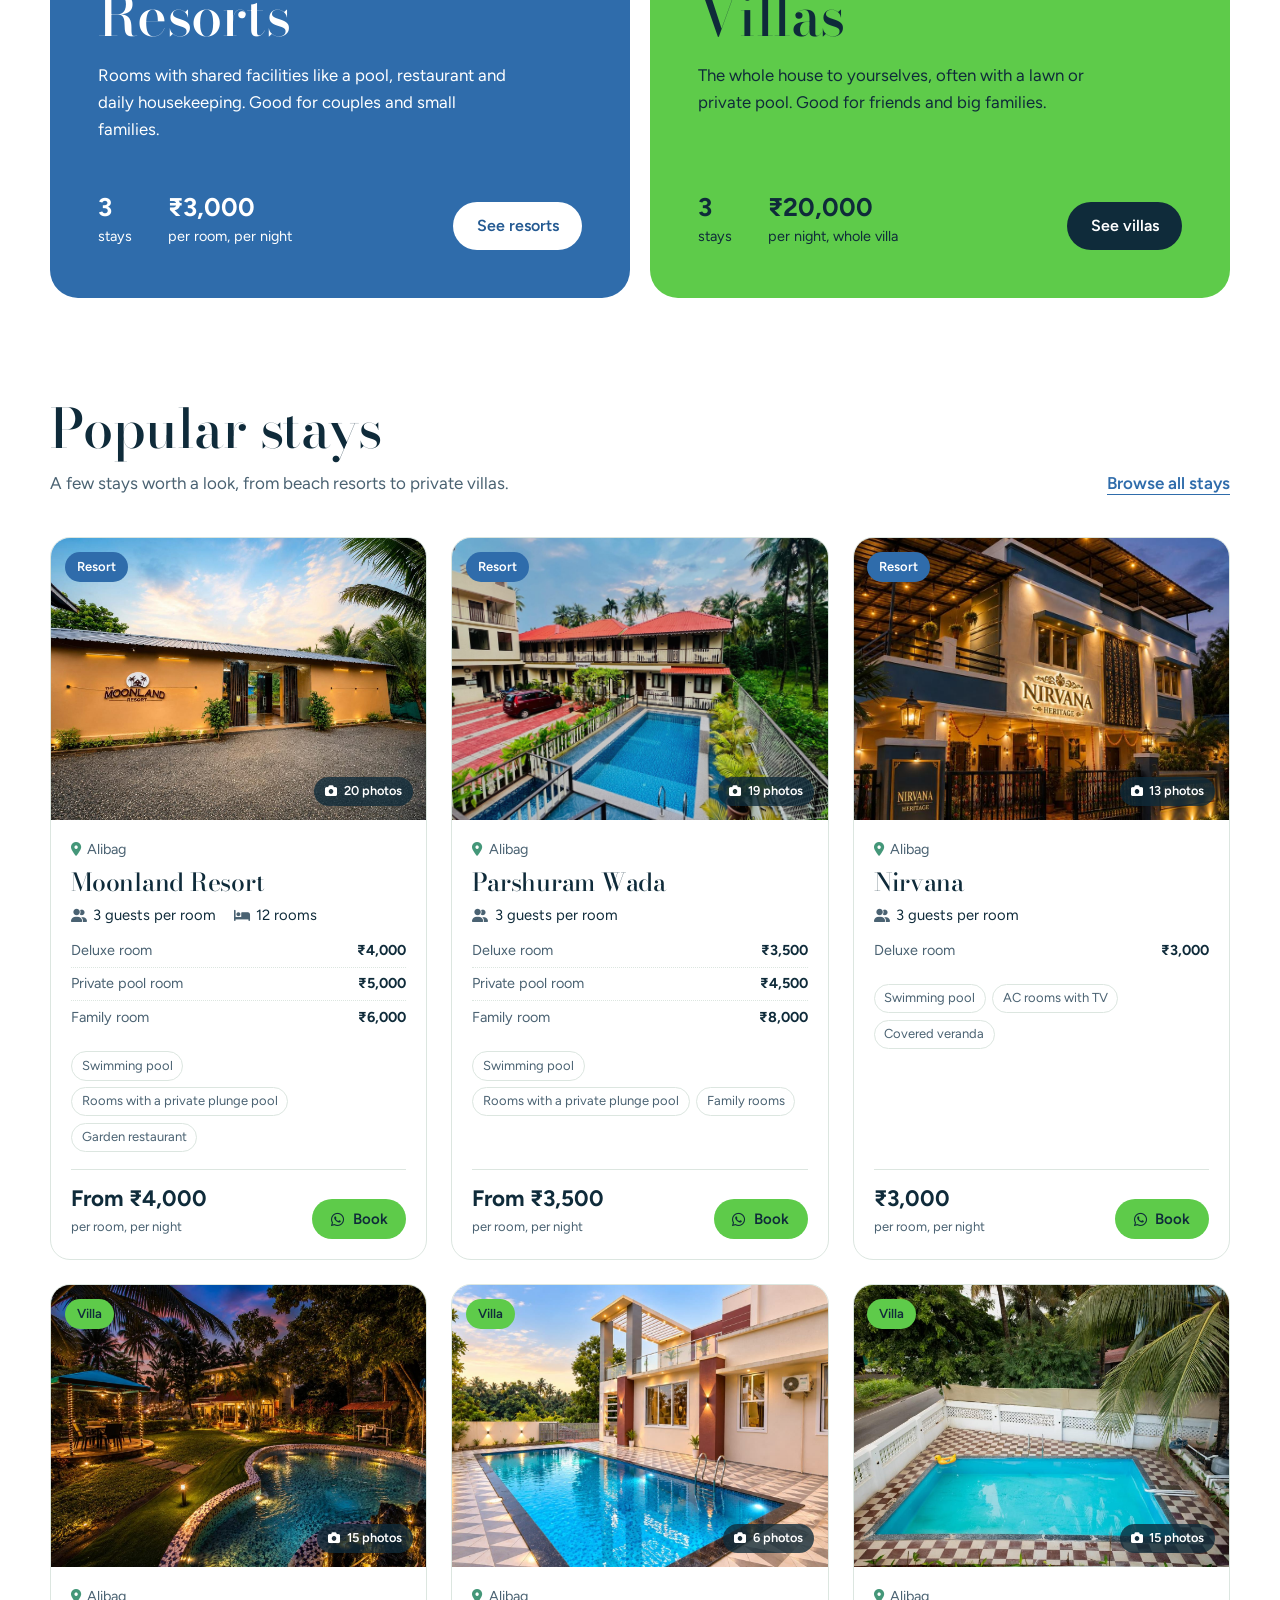
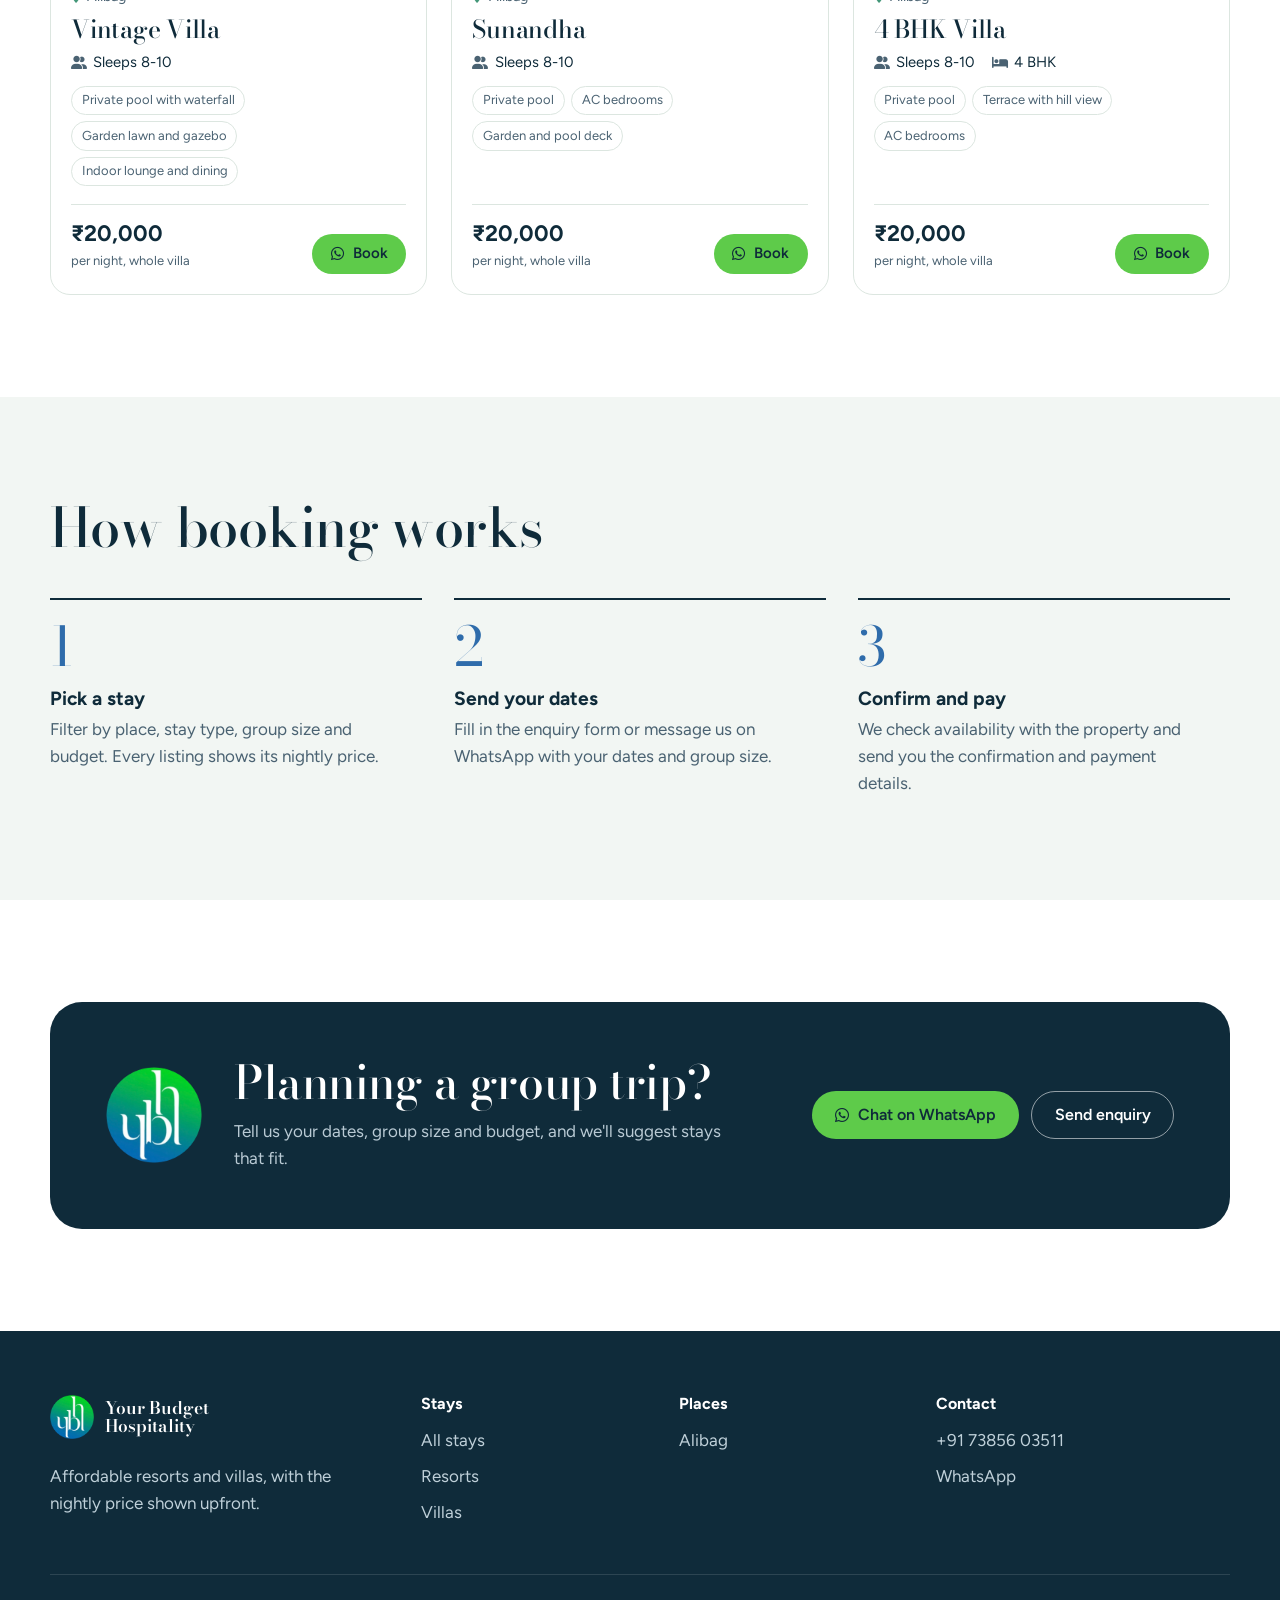
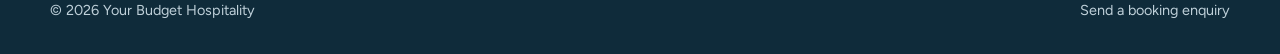
==== commit 1c740fd5: "Add files via upload" ====
--- a/index.html
+++ b/index.html
@@ -207,7 +207,6 @@
           <h2 class="footer-title">Contact</h2>
           <ul>
             <li><a data-site="phone" href="#">Phone</a></li>
-            <li><a data-site="email" href="#">Email</a></li>
             <li><a data-site="whatsapp" href="#">WhatsApp</a></li>
           </ul>
         </div>
--- a/style.css
+++ b/style.css
@@ -252,6 +252,14 @@
 }
 .stay-media { position: relative; aspect-ratio: 4 / 3; background: var(--mist); }
 .stay-media > svg, .stay-media > img { position: absolute; inset: 0; width: 100%; height: 100%; object-fit: cover; }
+.media-btn { position: absolute; inset: 0; padding: 0; border: 0; background: transparent; cursor: zoom-in; }
+.photo-count {
+  position: absolute; right: .85rem; bottom: .85rem; pointer-events: none;
+  display: inline-flex; align-items: center; gap: .4rem;
+  padding: .28rem .7rem; border-radius: 999px;
+  background: rgba(15, 43, 58, .78); color: #fff; font-size: .8rem; font-weight: 600;
+}
+.photo-count i { font-size: .75rem; }
 .stay-tag {
   position: absolute; top: .85rem; left: .85rem;
   padding: .3rem .75rem; border-radius: 999px; font-size: .8125rem; font-weight: 600;
@@ -273,6 +281,11 @@
   display: flex; align-items: flex-end; justify-content: space-between; gap: 1rem;
 }
 .stay-body .stay-highlights { margin-bottom: .6rem; }
+.room-list { list-style: none; margin: .2rem 0 .4rem; padding: 0; display: grid; gap: .3rem; font-size: .9rem; }
+.room-list li { display: flex; align-items: baseline; justify-content: space-between; gap: 1rem; padding-bottom: .3rem; border-bottom: 1px dotted var(--line); }
+.room-list li:last-child { border-bottom: 0; }
+.room-list span { color: var(--ink-soft); }
+.room-list strong { font-weight: 700; }
 .price strong { display: block; font-size: 1.4rem; font-weight: 700; line-height: 1.15; }
 .price span { font-size: .8125rem; color: var(--ink-soft); }
 
@@ -331,6 +344,9 @@
 .seg button[aria-pressed="true"] { background: var(--ink); color: #fff; }
 .results-count { margin-bottom: 1.25rem; color: var(--ink-soft); }
 .section-results { padding-top: 2rem; }
+.more-head { margin: 3.5rem 0 1.75rem; padding-top: 2rem; border-top: 1px solid var(--line); }
+.more-head h2 { font-size: clamp(1.7rem, 3vw, 2.3rem); }
+.more-head p { margin-top: .6rem; max-width: 46rem; color: var(--ink-soft); }
 .empty { padding: 3.5rem 1.5rem; text-align: center; border: 1.5px dashed var(--line); border-radius: 20px; }
 .empty h2 { font-size: 2rem; }
 .empty p { margin: .6rem auto 1.5rem; max-width: 30rem; color: var(--ink-soft); }
@@ -420,3 +436,29 @@
   box-shadow: 0 12px 26px -10px rgba(15, 43, 58, .55);
 }
 .wa-float:hover { background: #1EBE5A; }
+
+/* ---------- Photo gallery ---------- */
+.lightbox {
+  position: fixed; inset: 0; z-index: 100;
+  display: flex; align-items: center; justify-content: center; gap: 1rem;
+  padding: 1.25rem; background: rgba(9, 22, 30, .97); backdrop-filter: blur(6px); -webkit-backdrop-filter: blur(6px);
+}
+.lb-stage { margin: 0; display: grid; gap: .75rem; max-width: min(1100px, 92vw); }
+.lb-stage img { width: 100%; max-height: 78vh; object-fit: contain; border-radius: 14px; background: #0B1C26; }
+.lb-caption { color: #C9D6DD; font-size: .9rem; text-align: center; }
+.lb-nav, .lb-close {
+  flex: none; width: 46px; height: 46px; display: grid; place-items: center;
+  border: 1px solid rgba(255, 255, 255, .3); border-radius: 50%;
+  background: rgba(255, 255, 255, .08); color: #fff; font-size: 1.05rem; cursor: pointer;
+}
+.lb-nav:hover, .lb-close:hover { background: rgba(255, 255, 255, .2); }
+.lb-close { position: absolute; top: 1rem; right: 1rem; }
+.lightbox :focus-visible { outline-color: var(--leaf); }
+@media (max-width: 700px) {
+  .lightbox { padding: .75rem; }
+  .lb-stage { max-width: 100%; }
+  .lb-stage img { max-height: 66vh; }
+  .lb-nav { position: absolute; bottom: 1.5rem; }
+  .lb-prev { left: 22%; }
+  .lb-next { right: 22%; }
+}
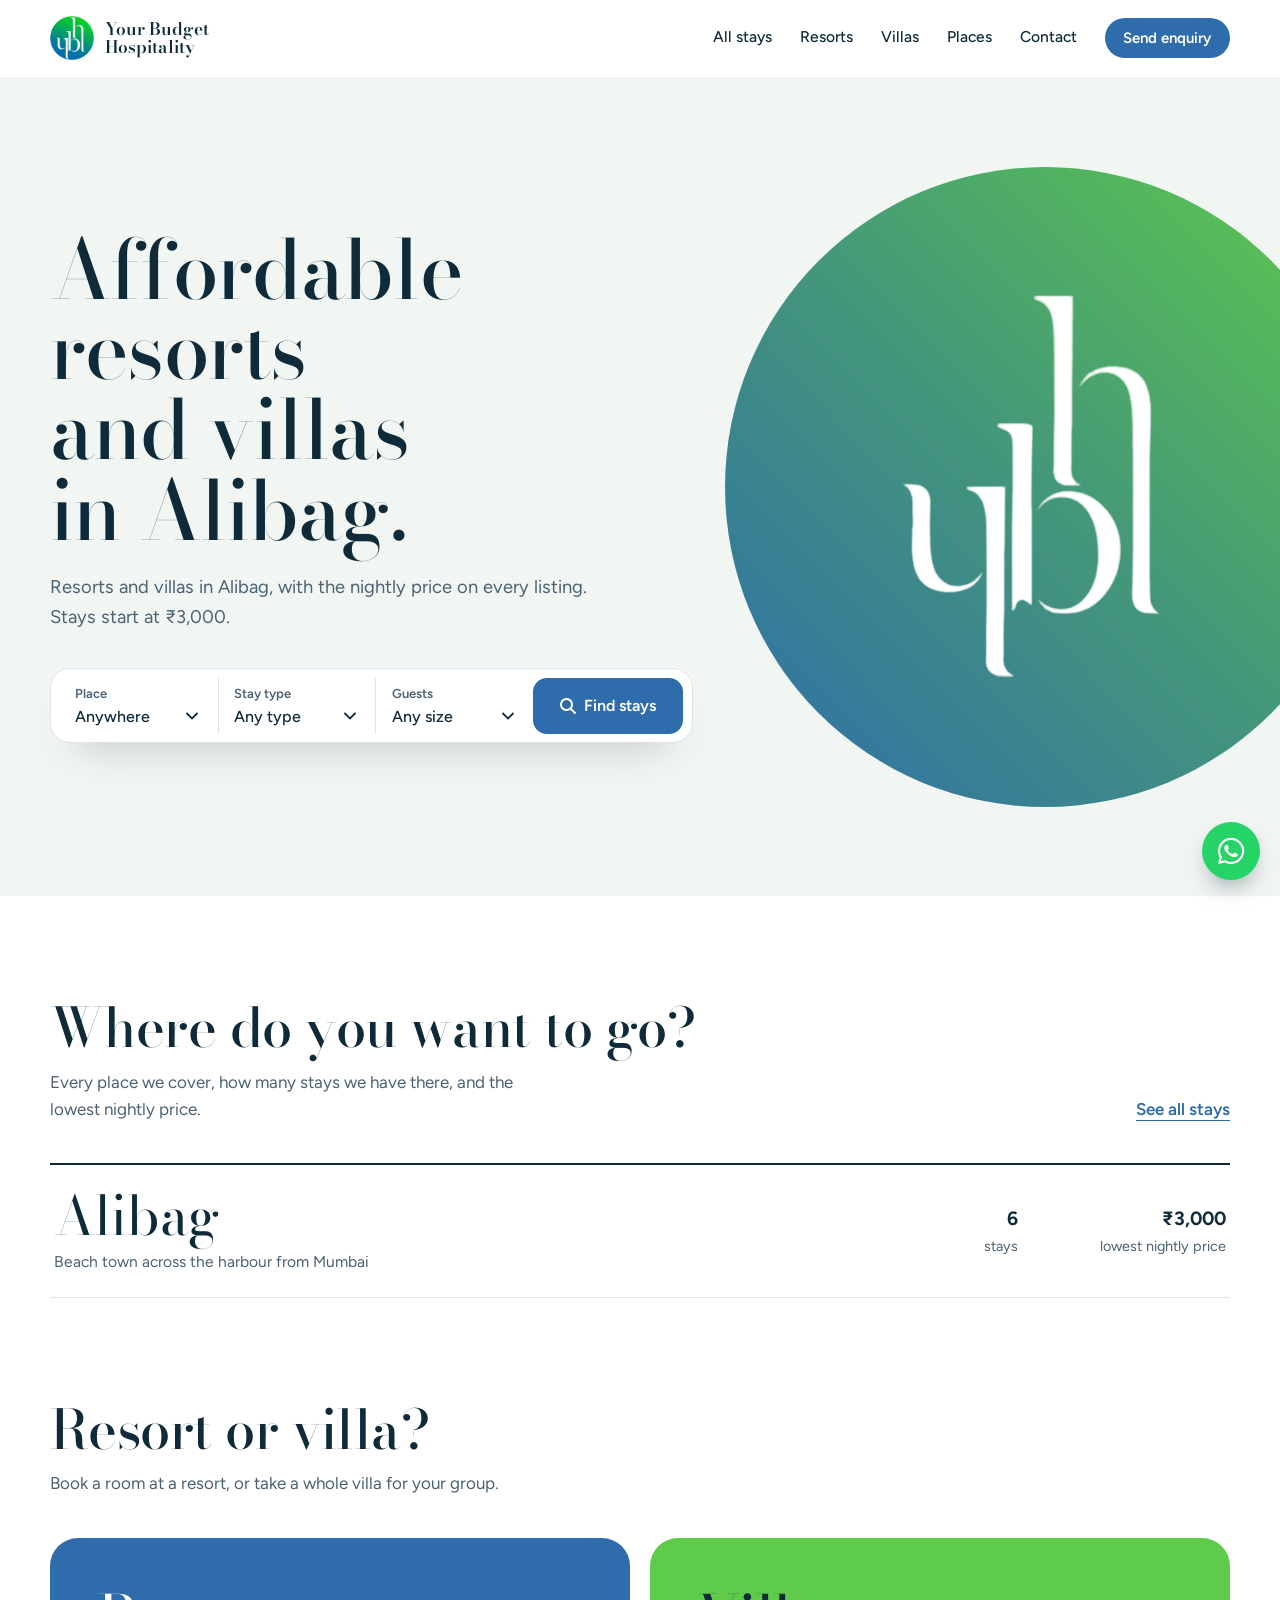
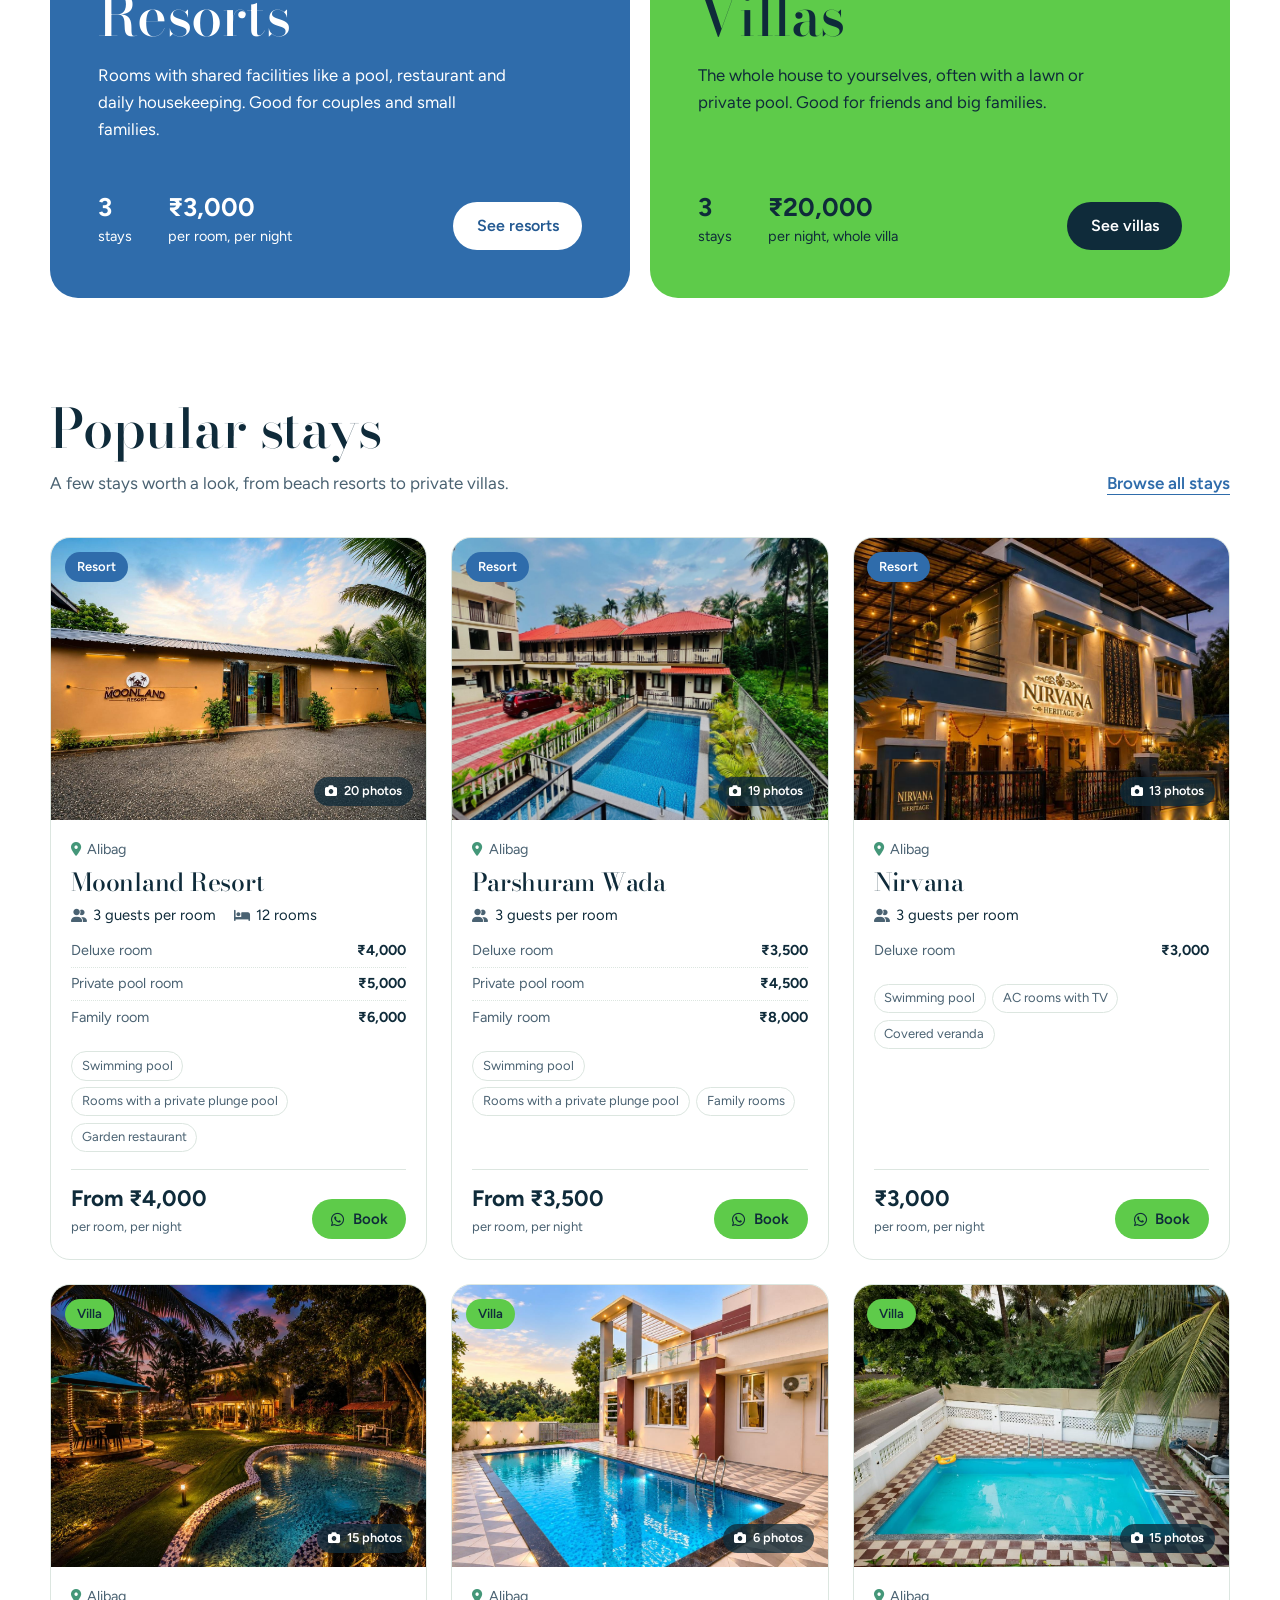
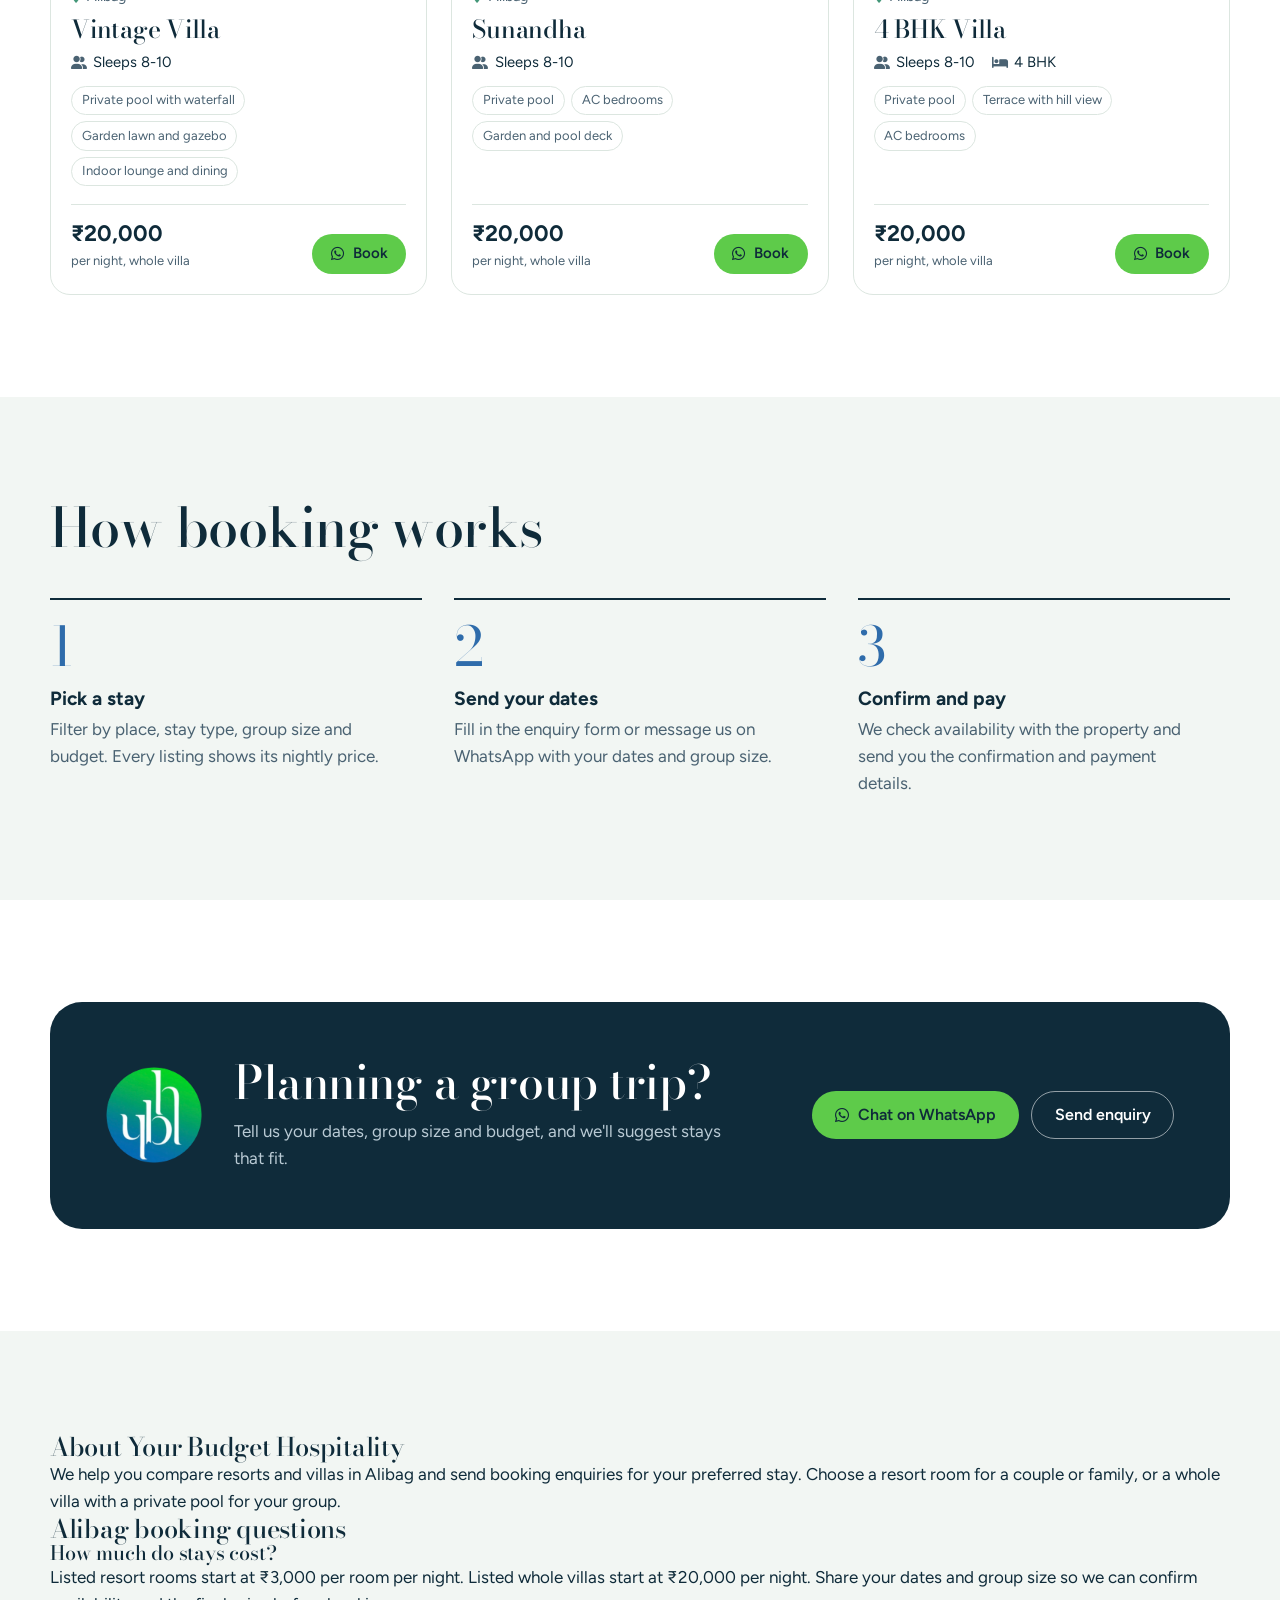
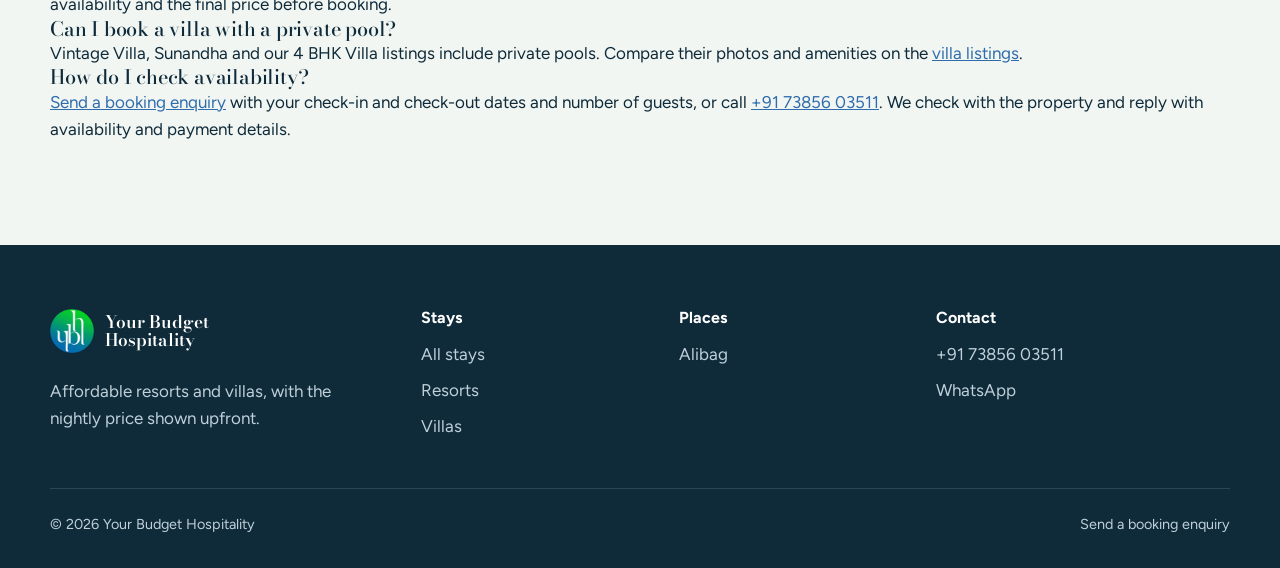
==== commit 99e05b42: "Improve homepage Alibag SEO and crawlable listings" ====
--- a/index.html
+++ b/index.html
@@ -3,8 +3,19 @@
 <head>
   <meta charset="UTF-8">
   <meta name="viewport" content="width=device-width, initial-scale=1.0">
-  <title>Your Budget Hospitality | Affordable resorts and villas</title>
-  <meta name="description" content="Affordable resorts and villas on the Konkan coast. Browse by place, see the nightly price upfront and send a booking enquiry.">
+  <title>Your Budget Hospitality | Resorts &amp; Villas in Alibag</title>
+  <meta name="description" content="Find affordable resorts and private pool villas in Alibag with Your Budget Hospitality. Compare nightly prices and send a booking enquiry on WhatsApp.">
+  <link rel="canonical" href="https://www.yourbudgethospitality.com/">
+  <meta name="robots" content="index, follow, max-image-preview:large">
+  <meta property="og:type" content="website">
+  <meta property="og:site_name" content="Your Budget Hospitality">
+  <meta property="og:title" content="Your Budget Hospitality | Resorts &amp; Villas in Alibag">
+  <meta property="og:description" content="Find affordable resorts and private pool villas in Alibag with Your Budget Hospitality. Compare nightly prices and send a booking enquiry on WhatsApp.">
+  <meta property="og:url" content="https://www.yourbudgethospitality.com/">
+  <meta property="og:image" content="https://www.yourbudgethospitality.com/images/moonland-resort-02-pool-night.jpg">
+  <meta property="og:image:alt" content="Swimming pool at Moonland Resort in Alibag">
+  <meta name="twitter:card" content="summary_large_image">
+  <script type="application/ld+json">{"@context":"https://schema.org","@graph":[{"@type":"Organization","@id":"https://www.yourbudgethospitality.com/#organization","name":"Your Budget Hospitality","url":"https://www.yourbudgethospitality.com/","logo":"https://www.yourbudgethospitality.com/ybh-mark.png","telephone":"+917385603511","description":"Booking enquiries for affordable resorts and private pool villas in Alibag, Maharashtra.","areaServed":{"@type":"City","name":"Alibag"}},{"@type":"WebSite","@id":"https://www.yourbudgethospitality.com/#website","url":"https://www.yourbudgethospitality.com/","name":"Your Budget Hospitality","publisher":{"@id":"https://www.yourbudgethospitality.com/#organization"},"inLanguage":"en-IN"},{"@type":"WebPage","@id":"https://www.yourbudgethospitality.com/#webpage","url":"https://www.yourbudgethospitality.com/","name":"Your Budget Hospitality | Resorts & Villas in Alibag","description":"Find affordable resorts and private pool villas in Alibag with Your Budget Hospitality. Compare nightly prices and send a booking enquiry on WhatsApp.","isPartOf":{"@id":"https://www.yourbudgethospitality.com/#website"},"about":{"@id":"https://www.yourbudgethospitality.com/#organization"},"inLanguage":"en-IN"}]}</script>
   <meta name="theme-color" content="#2F6CAB">
   <link rel="icon" href="favicon.ico" sizes="any">
   <link rel="icon" type="image/png" sizes="32x32" href="favicon-32x32.png">
@@ -22,7 +33,7 @@
 
   <header class="site-header" id="siteHeader">
     <div class="wrap nav">
-      <a class="brand" href="index.html">
+      <a class="brand" href="/">
         <img src="ybh-mark.png" alt="" width="44" height="44">
         <span>Your Budget<br>Hospitality</span>
       </a>
@@ -33,7 +44,7 @@
         <a class="nav-link" href="properties.html">All stays</a>
         <a class="nav-link" href="properties.html?type=resort">Resorts</a>
         <a class="nav-link" href="properties.html?type=villa">Villas</a>
-        <a class="nav-link" href="index.html#places">Places</a>
+        <a class="nav-link" href="/#places">Places</a>
         <a class="nav-link" href="contact.html">Contact</a>
         <a class="btn btn-primary btn-sm" href="contact.html">Send enquiry</a>
       </nav>
@@ -44,8 +55,8 @@
     <section class="hero">
       <div class="wrap hero-grid">
         <div class="hero-copy">
-          <h1>Good stays that fit your budget.</h1>
-          <p class="hero-sub" id="heroSummary">Resorts and villas with the nightly price on every listing.</p>
+          <h1>Affordable resorts and villas in Alibag.</h1>
+          <p class="hero-sub" id="heroSummary">Your Budget Hospitality helps you find resorts and private pool villas in Alibag, Maharashtra. Compare nightly prices and enquire with your dates and group size.</p>
 
           <form class="search" id="heroSearch" role="search" aria-label="Find a stay">
             <div class="field">
@@ -91,7 +102,7 @@
           </div>
           <a class="link-quiet" href="properties.html">See all stays</a>
         </div>
-        <ul class="place-list" id="placeList"></ul>
+        <ul class="place-list" id="placeList"><li><a class="place-row" href="properties.html?place=Alibag"><span class="place-name">Alibag<span class="place-blurb">Beach town across the harbour from Mumbai</span></span><span class="place-meta"><strong>6</strong>stays</span><span class="place-meta"><strong>₹3,000</strong>lowest nightly price</span></a></li></ul>
       </div>
     </section>
 
@@ -108,8 +119,8 @@
             <h3>Resorts</h3>
             <p>Rooms with shared facilities like a pool, restaurant and daily housekeeping. Good for couples and small families.</p>
             <div class="type-meta">
-              <div><strong data-type-count="resort">0</strong><span>stays</span></div>
-              <div><strong data-type-from="resort">&ndash;</strong><span>per room, per night</span></div>
+              <div><strong data-type-count="resort">3</strong><span>stays</span></div>
+              <div><strong data-type-from="resort">₹3,000</strong><span>per room, per night</span></div>
               <a class="btn" href="properties.html?type=resort">See resorts</a>
             </div>
           </article>
@@ -117,8 +128,8 @@
             <h3>Villas</h3>
             <p>The whole house to yourselves, often with a lawn or private pool. Good for friends and big families.</p>
             <div class="type-meta">
-              <div><strong data-type-count="villa">0</strong><span>stays</span></div>
-              <div><strong data-type-from="villa">&ndash;</strong><span>per night, whole villa</span></div>
+              <div><strong data-type-count="villa">3</strong><span>stays</span></div>
+              <div><strong data-type-from="villa">₹20,000</strong><span>per night, whole villa</span></div>
               <a class="btn" href="properties.html?type=villa">See villas</a>
             </div>
           </article>
@@ -135,7 +146,178 @@
           </div>
           <a class="link-quiet" href="properties.html">Browse all stays</a>
         </div>
-        <div class="stay-grid" id="featuredGrid"></div>
+        <div class="stay-grid" id="featuredGrid"><article class="stay-card" id="moonland-resort">
+      <div class="stay-media"><svg class="stay-art" viewBox="0 0 400 300" preserveAspectRatio="xMidYMid slice" aria-hidden="true">
+      <rect width="400" height="300" fill="#E3EDF6"/>
+      <circle cx="84" cy="70" r="28" fill="#fff"/>
+      <rect x="150" y="96" width="170" height="114" fill="#fff"/>
+      <rect x="144" y="86" width="182" height="12" fill="#2F6CAB" opacity=".85"/>
+      <rect x="164" y="112" width="18" height="14" fill="#2F6CAB" opacity=".28"/><rect x="194" y="112" width="18" height="14" fill="#2F6CAB" opacity=".28"/><rect x="224" y="112" width="18" height="14" fill="#2F6CAB" opacity=".28"/><rect x="254" y="112" width="18" height="14" fill="#2F6CAB" opacity=".28"/><rect x="284" y="112" width="18" height="14" fill="#2F6CAB" opacity=".28"/><rect x="164" y="140" width="18" height="14" fill="#2F6CAB" opacity=".28"/><rect x="194" y="140" width="18" height="14" fill="#2F6CAB" opacity=".28"/><rect x="224" y="140" width="18" height="14" fill="#2F6CAB" opacity=".28"/><rect x="254" y="140" width="18" height="14" fill="#2F6CAB" opacity=".28"/><rect x="284" y="140" width="18" height="14" fill="#2F6CAB" opacity=".28"/><rect x="164" y="168" width="18" height="14" fill="#2F6CAB" opacity=".28"/><rect x="194" y="168" width="18" height="14" fill="#2F6CAB" opacity=".28"/><rect x="224" y="168" width="18" height="14" fill="#2F6CAB" opacity=".28"/><rect x="254" y="168" width="18" height="14" fill="#2F6CAB" opacity=".28"/><rect x="284" y="168" width="18" height="14" fill="#2F6CAB" opacity=".28"/>
+      <path d="M0 210H400V300H0Z" fill="#2F6CAB" opacity=".22"/>
+      <path d="M0 238C30 230 50 246 80 238S130 230 160 238 210 246 240 238 290 230 320 238 370 246 400 238" stroke="#fff" stroke-width="4" fill="none" opacity=".85"/>
+      <path d="M0 268C30 260 50 276 80 268S130 260 160 268 210 276 240 268 290 260 320 268 370 276 400 268" stroke="#fff" stroke-width="4" fill="none" opacity=".6"/>
+      <path d="M72 212C74 180 72 158 64 132" stroke="#0F2B3A" stroke-width="5" fill="none" stroke-linecap="round" opacity=".5"/>
+      <path d="M64 132C46 122 30 126 18 138M64 132C80 118 98 120 110 130M64 132C58 112 62 98 72 90M64 132C84 136 94 148 98 162" stroke="#449779" stroke-width="7" fill="none" stroke-linecap="round"/>
+    </svg><img src="images/moonland-resort-01-entrance.jpg" alt="Moonland Resort, Alibag" loading="lazy" onerror="this.remove()"><button class="media-btn" type="button" data-gallery="moonland-resort" aria-label="View photos of Moonland Resort"></button>
+         <span class="photo-count"><i class="fa-solid fa-camera" aria-hidden="true"></i>20 photos</span><span class="stay-tag tag-resort">Resort</span></div>
+      <div class="stay-body">
+        <p class="stay-place"><i class="fa-solid fa-location-dot" aria-hidden="true"></i>Alibag</p>
+        <h3 class="stay-name">Moonland Resort</h3>
+        <ul class="stay-facts">
+          <li><i class="fa-solid fa-user-group" aria-hidden="true"></i>3 guests per room</li>
+          <li><i class="fa-solid fa-bed" aria-hidden="true"></i>12 rooms</li>
+        </ul>
+        <ul class="room-list"><li><span>Deluxe room</span><strong>₹4,000</strong></li><li><span>Private pool room</span><strong>₹5,000</strong></li><li><span>Family room</span><strong>₹6,000</strong></li></ul>
+        <ul class="stay-highlights"><li>Swimming pool</li><li>Rooms with a private plunge pool</li><li>Garden restaurant</li></ul>
+        <div class="stay-foot">
+          <p class="price"><strong>From ₹4,000</strong><span>per room, per night</span></p>
+          <a class="btn btn-whatsapp btn-sm" href="https://wa.me/917385603511?text=Hi%20Your%20Budget%20Hospitality%2C%20I'd%20like%20to%20book%20Moonland%20Resort%20in%20Alibag.%20Please%20share%20availability%20and%20the%20total%20price." target="_blank" rel="noopener" aria-label="Book Moonland Resort on WhatsApp"><i class="fa-brands fa-whatsapp" aria-hidden="true"></i>Book</a>
+        </div>
+      </div>
+    </article><article class="stay-card" id="parshuram-wada">
+      <div class="stay-media"><svg class="stay-art" viewBox="0 0 400 300" preserveAspectRatio="xMidYMid slice" aria-hidden="true">
+      <rect width="400" height="300" fill="#E3EDF6"/>
+      <circle cx="84" cy="70" r="28" fill="#fff"/>
+      <rect x="150" y="96" width="170" height="114" fill="#fff"/>
+      <rect x="144" y="86" width="182" height="12" fill="#2F6CAB" opacity=".85"/>
+      <rect x="164" y="112" width="18" height="14" fill="#2F6CAB" opacity=".28"/><rect x="194" y="112" width="18" height="14" fill="#2F6CAB" opacity=".28"/><rect x="224" y="112" width="18" height="14" fill="#2F6CAB" opacity=".28"/><rect x="254" y="112" width="18" height="14" fill="#2F6CAB" opacity=".28"/><rect x="284" y="112" width="18" height="14" fill="#2F6CAB" opacity=".28"/><rect x="164" y="140" width="18" height="14" fill="#2F6CAB" opacity=".28"/><rect x="194" y="140" width="18" height="14" fill="#2F6CAB" opacity=".28"/><rect x="224" y="140" width="18" height="14" fill="#2F6CAB" opacity=".28"/><rect x="254" y="140" width="18" height="14" fill="#2F6CAB" opacity=".28"/><rect x="284" y="140" width="18" height="14" fill="#2F6CAB" opacity=".28"/><rect x="164" y="168" width="18" height="14" fill="#2F6CAB" opacity=".28"/><rect x="194" y="168" width="18" height="14" fill="#2F6CAB" opacity=".28"/><rect x="224" y="168" width="18" height="14" fill="#2F6CAB" opacity=".28"/><rect x="254" y="168" width="18" height="14" fill="#2F6CAB" opacity=".28"/><rect x="284" y="168" width="18" height="14" fill="#2F6CAB" opacity=".28"/>
+      <path d="M0 210H400V300H0Z" fill="#2F6CAB" opacity=".22"/>
+      <path d="M0 238C30 230 50 246 80 238S130 230 160 238 210 246 240 238 290 230 320 238 370 246 400 238" stroke="#fff" stroke-width="4" fill="none" opacity=".85"/>
+      <path d="M0 268C30 260 50 276 80 268S130 260 160 268 210 276 240 268 290 260 320 268 370 276 400 268" stroke="#fff" stroke-width="4" fill="none" opacity=".6"/>
+      <path d="M72 212C74 180 72 158 64 132" stroke="#0F2B3A" stroke-width="5" fill="none" stroke-linecap="round" opacity=".5"/>
+      <path d="M64 132C46 122 30 126 18 138M64 132C80 118 98 120 110 130M64 132C58 112 62 98 72 90M64 132C84 136 94 148 98 162" stroke="#449779" stroke-width="7" fill="none" stroke-linecap="round"/>
+    </svg><img src="images/parshuram-wada-01-pool-and-property.jpg" alt="Parshuram Wada, Alibag" loading="lazy" onerror="this.remove()"><button class="media-btn" type="button" data-gallery="parshuram-wada" aria-label="View photos of Parshuram Wada"></button>
+         <span class="photo-count"><i class="fa-solid fa-camera" aria-hidden="true"></i>19 photos</span><span class="stay-tag tag-resort">Resort</span></div>
+      <div class="stay-body">
+        <p class="stay-place"><i class="fa-solid fa-location-dot" aria-hidden="true"></i>Alibag</p>
+        <h3 class="stay-name">Parshuram Wada</h3>
+        <ul class="stay-facts">
+          <li><i class="fa-solid fa-user-group" aria-hidden="true"></i>3 guests per room</li>
+
+        </ul>
+        <ul class="room-list"><li><span>Deluxe room</span><strong>₹3,500</strong></li><li><span>Private pool room</span><strong>₹4,500</strong></li><li><span>Family room</span><strong>₹8,000</strong></li></ul>
+        <ul class="stay-highlights"><li>Swimming pool</li><li>Rooms with a private plunge pool</li><li>Family rooms</li></ul>
+        <div class="stay-foot">
+          <p class="price"><strong>From ₹3,500</strong><span>per room, per night</span></p>
+          <a class="btn btn-whatsapp btn-sm" href="https://wa.me/917385603511?text=Hi%20Your%20Budget%20Hospitality%2C%20I'd%20like%20to%20book%20Parshuram%20Wada%20in%20Alibag.%20Please%20share%20availability%20and%20the%20total%20price." target="_blank" rel="noopener" aria-label="Book Parshuram Wada on WhatsApp"><i class="fa-brands fa-whatsapp" aria-hidden="true"></i>Book</a>
+        </div>
+      </div>
+    </article><article class="stay-card" id="nirvana">
+      <div class="stay-media"><svg class="stay-art" viewBox="0 0 400 300" preserveAspectRatio="xMidYMid slice" aria-hidden="true">
+      <rect width="400" height="300" fill="#E3EDF6"/>
+      <circle cx="84" cy="70" r="28" fill="#fff"/>
+      <rect x="150" y="96" width="170" height="114" fill="#fff"/>
+      <rect x="144" y="86" width="182" height="12" fill="#2F6CAB" opacity=".85"/>
+      <rect x="164" y="112" width="18" height="14" fill="#2F6CAB" opacity=".28"/><rect x="194" y="112" width="18" height="14" fill="#2F6CAB" opacity=".28"/><rect x="224" y="112" width="18" height="14" fill="#2F6CAB" opacity=".28"/><rect x="254" y="112" width="18" height="14" fill="#2F6CAB" opacity=".28"/><rect x="284" y="112" width="18" height="14" fill="#2F6CAB" opacity=".28"/><rect x="164" y="140" width="18" height="14" fill="#2F6CAB" opacity=".28"/><rect x="194" y="140" width="18" height="14" fill="#2F6CAB" opacity=".28"/><rect x="224" y="140" width="18" height="14" fill="#2F6CAB" opacity=".28"/><rect x="254" y="140" width="18" height="14" fill="#2F6CAB" opacity=".28"/><rect x="284" y="140" width="18" height="14" fill="#2F6CAB" opacity=".28"/><rect x="164" y="168" width="18" height="14" fill="#2F6CAB" opacity=".28"/><rect x="194" y="168" width="18" height="14" fill="#2F6CAB" opacity=".28"/><rect x="224" y="168" width="18" height="14" fill="#2F6CAB" opacity=".28"/><rect x="254" y="168" width="18" height="14" fill="#2F6CAB" opacity=".28"/><rect x="284" y="168" width="18" height="14" fill="#2F6CAB" opacity=".28"/>
+      <path d="M0 210H400V300H0Z" fill="#2F6CAB" opacity=".22"/>
+      <path d="M0 238C30 230 50 246 80 238S130 230 160 238 210 246 240 238 290 230 320 238 370 246 400 238" stroke="#fff" stroke-width="4" fill="none" opacity=".85"/>
+      <path d="M0 268C30 260 50 276 80 268S130 260 160 268 210 276 240 268 290 260 320 268 370 276 400 268" stroke="#fff" stroke-width="4" fill="none" opacity=".6"/>
+      <path d="M72 212C74 180 72 158 64 132" stroke="#0F2B3A" stroke-width="5" fill="none" stroke-linecap="round" opacity=".5"/>
+      <path d="M64 132C46 122 30 126 18 138M64 132C80 118 98 120 110 130M64 132C58 112 62 98 72 90M64 132C84 136 94 148 98 162" stroke="#449779" stroke-width="7" fill="none" stroke-linecap="round"/>
+    </svg><img src="images/nirvana-01-entrance-evening.jpg" alt="Nirvana, Alibag" loading="lazy" onerror="this.remove()"><button class="media-btn" type="button" data-gallery="nirvana" aria-label="View photos of Nirvana"></button>
+         <span class="photo-count"><i class="fa-solid fa-camera" aria-hidden="true"></i>13 photos</span><span class="stay-tag tag-resort">Resort</span></div>
+      <div class="stay-body">
+        <p class="stay-place"><i class="fa-solid fa-location-dot" aria-hidden="true"></i>Alibag</p>
+        <h3 class="stay-name">Nirvana</h3>
+        <ul class="stay-facts">
+          <li><i class="fa-solid fa-user-group" aria-hidden="true"></i>3 guests per room</li>
+
+        </ul>
+        <ul class="room-list"><li><span>Deluxe room</span><strong>₹3,000</strong></li></ul>
+        <ul class="stay-highlights"><li>Swimming pool</li><li>AC rooms with TV</li><li>Covered veranda</li></ul>
+        <div class="stay-foot">
+          <p class="price"><strong>₹3,000</strong><span>per room, per night</span></p>
+          <a class="btn btn-whatsapp btn-sm" href="https://wa.me/917385603511?text=Hi%20Your%20Budget%20Hospitality%2C%20I'd%20like%20to%20book%20Nirvana%20in%20Alibag.%20Please%20share%20availability%20and%20the%20total%20price." target="_blank" rel="noopener" aria-label="Book Nirvana on WhatsApp"><i class="fa-brands fa-whatsapp" aria-hidden="true"></i>Book</a>
+        </div>
+      </div>
+    </article><article class="stay-card" id="vintage-villa">
+      <div class="stay-media"><svg class="stay-art" viewBox="0 0 400 300" preserveAspectRatio="xMidYMid slice" aria-hidden="true">
+        <rect width="400" height="300" fill="#E4F2E1"/>
+        <circle cx="318" cy="72" r="30" fill="#fff"/>
+        <path d="M0 214C70 176 140 190 210 206S340 180 400 196V300H0Z" fill="#5ECB4A" opacity=".35"/>
+        <path d="M0 246C90 226 180 240 260 232S360 222 400 230V300H0Z" fill="#449779" opacity=".45"/>
+        <path d="M118 152L190 104L262 152Z" fill="#449779"/>
+        <rect x="132" y="150" width="116" height="78" fill="#fff"/>
+        <rect x="178" y="184" width="24" height="44" fill="#2F6CAB" opacity=".75"/>
+        <rect x="146" y="166" width="22" height="18" fill="#2F6CAB" opacity=".3"/>
+        <rect x="212" y="166" width="22" height="18" fill="#2F6CAB" opacity=".3"/>
+        <path d="M302 236C304 198 302 170 292 138" stroke="#0F2B3A" stroke-width="5" fill="none" stroke-linecap="round" opacity=".5"/>
+        <path d="M292 138C274 128 258 132 246 144M292 138C308 124 326 126 338 136M292 138C286 118 290 104 300 96M292 138C272 142 262 156 260 170M292 138C312 142 322 154 326 168" stroke="#2F8F3E" stroke-width="7" fill="none" stroke-linecap="round"/>
+      </svg><img src="images/vintage-villa-01-pool-night.jpg" alt="Vintage Villa, Alibag" loading="lazy" onerror="this.remove()"><button class="media-btn" type="button" data-gallery="vintage-villa" aria-label="View photos of Vintage Villa"></button>
+         <span class="photo-count"><i class="fa-solid fa-camera" aria-hidden="true"></i>15 photos</span><span class="stay-tag tag-villa">Villa</span></div>
+      <div class="stay-body">
+        <p class="stay-place"><i class="fa-solid fa-location-dot" aria-hidden="true"></i>Alibag</p>
+        <h3 class="stay-name">Vintage Villa</h3>
+        <ul class="stay-facts">
+          <li><i class="fa-solid fa-user-group" aria-hidden="true"></i>Sleeps 8-10</li>
+
+        </ul>
+
+        <ul class="stay-highlights"><li>Private pool with waterfall</li><li>Garden lawn and gazebo</li><li>Indoor lounge and dining</li></ul>
+        <div class="stay-foot">
+          <p class="price"><strong>₹20,000</strong><span>per night, whole villa</span></p>
+          <a class="btn btn-whatsapp btn-sm" href="https://wa.me/917385603511?text=Hi%20Your%20Budget%20Hospitality%2C%20I'd%20like%20to%20book%20Vintage%20Villa%20in%20Alibag.%20Please%20share%20availability%20and%20the%20total%20price." target="_blank" rel="noopener" aria-label="Book Vintage Villa on WhatsApp"><i class="fa-brands fa-whatsapp" aria-hidden="true"></i>Book</a>
+        </div>
+      </div>
+    </article><article class="stay-card" id="sunandha">
+      <div class="stay-media"><svg class="stay-art" viewBox="0 0 400 300" preserveAspectRatio="xMidYMid slice" aria-hidden="true">
+        <rect width="400" height="300" fill="#E4F2E1"/>
+        <circle cx="318" cy="72" r="30" fill="#fff"/>
+        <path d="M0 214C70 176 140 190 210 206S340 180 400 196V300H0Z" fill="#5ECB4A" opacity=".35"/>
+        <path d="M0 246C90 226 180 240 260 232S360 222 400 230V300H0Z" fill="#449779" opacity=".45"/>
+        <path d="M118 152L190 104L262 152Z" fill="#449779"/>
+        <rect x="132" y="150" width="116" height="78" fill="#fff"/>
+        <rect x="178" y="184" width="24" height="44" fill="#2F6CAB" opacity=".75"/>
+        <rect x="146" y="166" width="22" height="18" fill="#2F6CAB" opacity=".3"/>
+        <rect x="212" y="166" width="22" height="18" fill="#2F6CAB" opacity=".3"/>
+        <path d="M302 236C304 198 302 170 292 138" stroke="#0F2B3A" stroke-width="5" fill="none" stroke-linecap="round" opacity=".5"/>
+        <path d="M292 138C274 128 258 132 246 144M292 138C308 124 326 126 338 136M292 138C286 118 290 104 300 96M292 138C272 142 262 156 260 170M292 138C312 142 322 154 326 168" stroke="#2F8F3E" stroke-width="7" fill="none" stroke-linecap="round"/>
+      </svg><img src="images/sunandha-1-pool.jpg" alt="Sunandha, Alibag" loading="lazy" onerror="this.remove()"><button class="media-btn" type="button" data-gallery="sunandha" aria-label="View photos of Sunandha"></button>
+         <span class="photo-count"><i class="fa-solid fa-camera" aria-hidden="true"></i>6 photos</span><span class="stay-tag tag-villa">Villa</span></div>
+      <div class="stay-body">
+        <p class="stay-place"><i class="fa-solid fa-location-dot" aria-hidden="true"></i>Alibag</p>
+        <h3 class="stay-name">Sunandha</h3>
+        <ul class="stay-facts">
+          <li><i class="fa-solid fa-user-group" aria-hidden="true"></i>Sleeps 8-10</li>
+
+        </ul>
+
+        <ul class="stay-highlights"><li>Private pool</li><li>AC bedrooms</li><li>Garden and pool deck</li></ul>
+        <div class="stay-foot">
+          <p class="price"><strong>₹20,000</strong><span>per night, whole villa</span></p>
+          <a class="btn btn-whatsapp btn-sm" href="https://wa.me/917385603511?text=Hi%20Your%20Budget%20Hospitality%2C%20I'd%20like%20to%20book%20Sunandha%20in%20Alibag.%20Please%20share%20availability%20and%20the%20total%20price." target="_blank" rel="noopener" aria-label="Book Sunandha on WhatsApp"><i class="fa-brands fa-whatsapp" aria-hidden="true"></i>Book</a>
+        </div>
+      </div>
+    </article><article class="stay-card" id="4-bhk-villa">
+      <div class="stay-media"><svg class="stay-art" viewBox="0 0 400 300" preserveAspectRatio="xMidYMid slice" aria-hidden="true">
+        <rect width="400" height="300" fill="#E4F2E1"/>
+        <circle cx="318" cy="72" r="30" fill="#fff"/>
+        <path d="M0 214C70 176 140 190 210 206S340 180 400 196V300H0Z" fill="#5ECB4A" opacity=".35"/>
+        <path d="M0 246C90 226 180 240 260 232S360 222 400 230V300H0Z" fill="#449779" opacity=".45"/>
+        <path d="M118 152L190 104L262 152Z" fill="#449779"/>
+        <rect x="132" y="150" width="116" height="78" fill="#fff"/>
+        <rect x="178" y="184" width="24" height="44" fill="#2F6CAB" opacity=".75"/>
+        <rect x="146" y="166" width="22" height="18" fill="#2F6CAB" opacity=".3"/>
+        <rect x="212" y="166" width="22" height="18" fill="#2F6CAB" opacity=".3"/>
+        <path d="M302 236C304 198 302 170 292 138" stroke="#0F2B3A" stroke-width="5" fill="none" stroke-linecap="round" opacity=".5"/>
+        <path d="M292 138C274 128 258 132 246 144M292 138C308 124 326 126 338 136M292 138C286 118 290 104 300 96M292 138C272 142 262 156 260 170M292 138C312 142 322 154 326 168" stroke="#2F8F3E" stroke-width="7" fill="none" stroke-linecap="round"/>
+      </svg><img src="images/4-bhk-villa-01-pool.jpg" alt="4 BHK Villa, Alibag" loading="lazy" onerror="this.remove()"><button class="media-btn" type="button" data-gallery="4-bhk-villa" aria-label="View photos of 4 BHK Villa"></button>
+         <span class="photo-count"><i class="fa-solid fa-camera" aria-hidden="true"></i>15 photos</span><span class="stay-tag tag-villa">Villa</span></div>
+      <div class="stay-body">
+        <p class="stay-place"><i class="fa-solid fa-location-dot" aria-hidden="true"></i>Alibag</p>
+        <h3 class="stay-name">4 BHK Villa</h3>
+        <ul class="stay-facts">
+          <li><i class="fa-solid fa-user-group" aria-hidden="true"></i>Sleeps 8-10</li>
+          <li><i class="fa-solid fa-bed" aria-hidden="true"></i>4 BHK</li>
+        </ul>
+
+        <ul class="stay-highlights"><li>Private pool</li><li>Terrace with hill view</li><li>AC bedrooms</li></ul>
+        <div class="stay-foot">
+          <p class="price"><strong>₹20,000</strong><span>per night, whole villa</span></p>
+          <a class="btn btn-whatsapp btn-sm" href="https://wa.me/917385603511?text=Hi%20Your%20Budget%20Hospitality%2C%20I'd%20like%20to%20book%204%20BHK%20Villa%20in%20Alibag.%20Please%20share%20availability%20and%20the%20total%20price." target="_blank" rel="noopener" aria-label="Book 4 BHK Villa on WhatsApp"><i class="fa-brands fa-whatsapp" aria-hidden="true"></i>Book</a>
+        </div>
+      </div>
+    </article></div>
       </div>
     </section>
 
@@ -173,19 +355,20 @@
             <p>Tell us your dates, group size and budget, and we'll suggest stays that fit.</p>
           </div>
           <div class="cta-actions">
-            <a class="btn btn-whatsapp" data-site="whatsapp" href="#"><i class="fa-brands fa-whatsapp" aria-hidden="true"></i>Chat on WhatsApp</a>
+            <a class="btn btn-whatsapp" data-site="whatsapp" href="https://wa.me/917385603511"><i class="fa-brands fa-whatsapp" aria-hidden="true"></i>Chat on WhatsApp</a>
             <a class="btn btn-light-outline" href="contact.html">Send enquiry</a>
           </div>
         </div>
       </div>
     </section>
+    <section class="section section-mist"><div class="wrap"><h2>About Your Budget Hospitality</h2><p>We help you compare resorts and villas in Alibag and send booking enquiries for your preferred stay. Choose a resort room for a couple or family, or a whole villa with a private pool for your group.</p><h2>Alibag booking questions</h2><h3>How much do stays cost?</h3><p>Listed resort rooms start at ₹3,000 per room per night. Listed whole villas start at ₹20,000 per night. Share your dates and group size so we can confirm availability and the final price before booking.</p><h3>Can I book a villa with a private pool?</h3><p>Vintage Villa, Sunandha and our 4 BHK Villa listings include private pools. Compare their photos and amenities on the <a href="properties.html?type=villa">villa listings</a>.</p><h3>How do I check availability?</h3><p><a href="contact.html">Send a booking enquiry</a> with your check-in and check-out dates and number of guests, or call <a href="tel:+917385603511">+91 73856 03511</a>. We check with the property and reply with availability and payment details.</p></div></section>
   </main>
 
   <footer class="site-footer on-dark">
     <div class="wrap">
       <div class="footer-grid">
         <div class="footer-brand">
-          <a class="brand" href="index.html">
+          <a class="brand" href="/">
             <img src="ybh-mark.png" alt="" width="44" height="44">
             <span>Your Budget<br>Hospitality</span>
           </a>
@@ -201,23 +384,23 @@
         </div>
         <div>
           <h2 class="footer-title">Places</h2>
-          <ul id="footerPlaces"></ul>
+          <ul id="footerPlaces"><li><a href="properties.html?place=Alibag">Alibag</a></li></ul>
         </div>
         <div>
           <h2 class="footer-title">Contact</h2>
           <ul>
-            <li><a data-site="phone" href="#">Phone</a></li>
-            <li><a data-site="whatsapp" href="#">WhatsApp</a></li>
+            <li><a data-site="phone" href="tel:+917385603511">+91 73856 03511</a></li>
+            <li><a data-site="whatsapp" href="https://wa.me/917385603511">WhatsApp</a></li>
           </ul>
         </div>
       </div>
       <div class="footer-bottom">
-        <p>&copy; <span id="year"></span> Your Budget Hospitality</p>
+        <p>&copy; <span id="year">2026</span> Your Budget Hospitality</p>
         <p><a href="contact.html">Send a booking enquiry</a></p>
       </div>
     </div>
   </footer>
 
-  <a class="wa-float" data-site="whatsapp" href="#" aria-label="Chat on WhatsApp"><i class="fa-brands fa-whatsapp" aria-hidden="true"></i></a>
+  <a class="wa-float" data-site="whatsapp" href="https://wa.me/917385603511" aria-label="Chat on WhatsApp"><i class="fa-brands fa-whatsapp" aria-hidden="true"></i></a>
 </body>
 </html>
